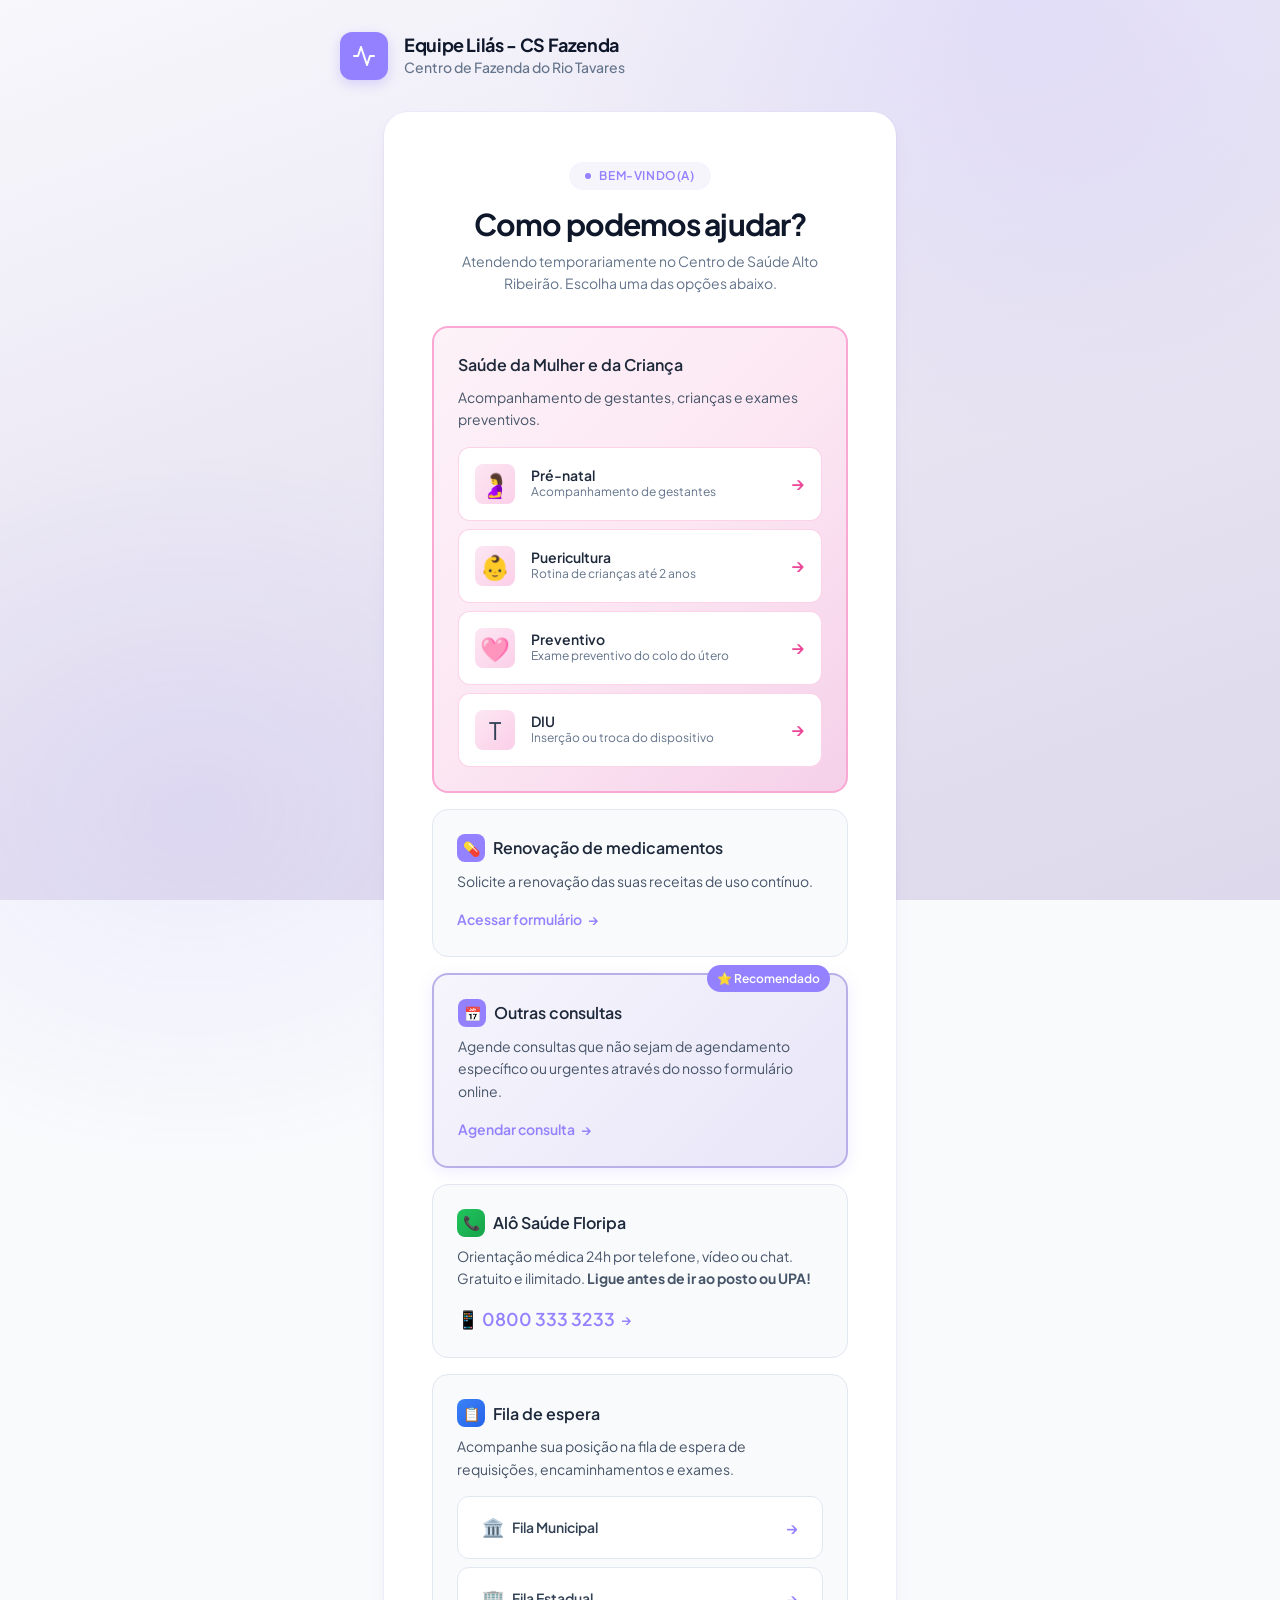
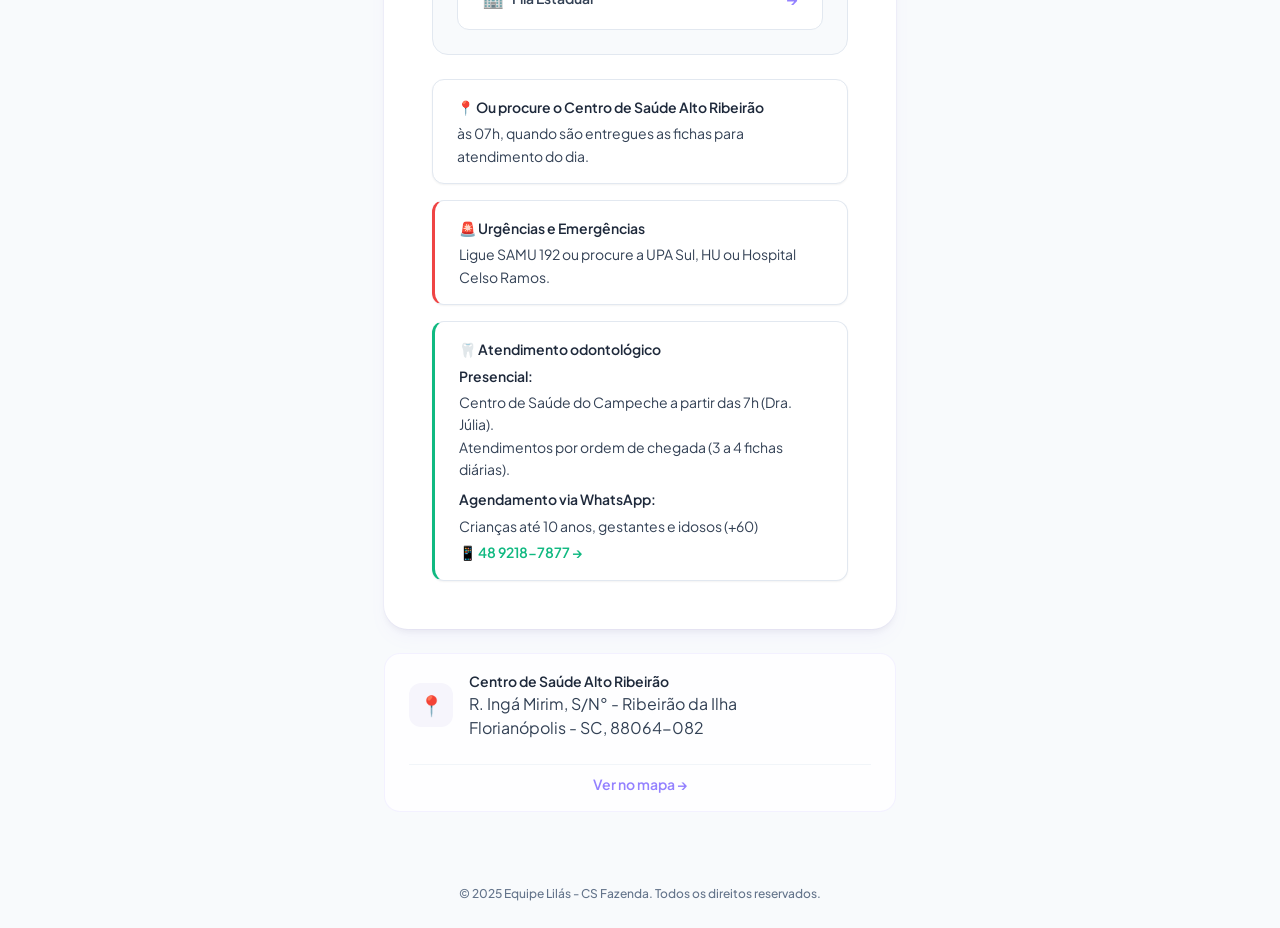
==== index.html @ 3018d1ba "Ajusta banner de carnaval: destaca fechamento do Centro de Saúde e imagem full width no mobile - Alt" ====
<!DOCTYPE html>
<html lang="pt-br">

<head>
  <meta charset="UTF-8">
  <title>Agendamento de Consulta | Equipe Lilás - CS Fazenda</title>
  <meta name="viewport" content="width=device-width, initial-scale=1">
  <link rel="preconnect" href="https://fonts.googleapis.com">
  <link rel="preconnect" href="https://fonts.gstatic.com" crossorigin>
  <link href="https://fonts.googleapis.com/css2?family=Plus+Jakarta+Sans:wght@400;500;600;700&display=swap"
    rel="stylesheet">
  <link rel="stylesheet" href="styles.css">
</head>

<body>
  <!-- MODAL BLOQUEIO CARNAVAL -->
  <div id="modal-carnaval" class="modal-overlay modal-carnaval-overlay" style="display: none; position: fixed; top: 0; left: 0; right: 0; bottom: 0; background: linear-gradient(135deg, rgba(139, 69, 139, 0.95) 0%, rgba(75, 0, 130, 0.98) 100%); z-index: 10000; align-items: center; justify-content: center; padding: 20px;">
    <div class="modal-carnaval-card" style="background: linear-gradient(180deg, #8b008b 0%, #4b0082 100%); border-radius: 24px; max-width: 500px; width: 100%; max-height: 90vh; overflow-y: auto; position: relative; color: white;">
      <!-- Decoração de carnaval -->
      <div class="modal-carnaval-decoration" style="position: absolute; top: 0; left: 0; right: 0; height: 120px; overflow: hidden; pointer-events: none; z-index: 1;">
        <div class="confetti" style="position: absolute; color: rgba(255, 255, 255, 0.3); font-size: 20px; left: 10%; animation: confettiFloat 3s ease-in-out infinite 0s;">🎊</div>
        <div class="confetti" style="position: absolute; color: rgba(255, 255, 255, 0.3); font-size: 16px; left: 30%; animation: confettiFloat 3s ease-in-out infinite 0.5s;">🎉</div>
        <div class="confetti" style="position: absolute; color: rgba(255, 255, 255, 0.3); font-size: 18px; left: 60%; animation: confettiFloat 3s ease-in-out infinite 1s;">🎈</div>
        <div class="confetti" style="position: absolute; color: rgba(255, 255, 255, 0.3); font-size: 14px; left: 80%; animation: confettiFloat 3s ease-in-out infinite 1.5s;">✨</div>
        <div class="confetti" style="position: absolute; color: rgba(255, 255, 255, 0.3); font-size: 22px; left: 50%; animation: confettiFloat 3s ease-in-out infinite 2s;">🎊</div>
      </div>
      <style>
        @keyframes confettiFloat {
          0%, 100% { transform: translateY(-10px) rotate(0deg); opacity: 0.3; }
          50% { transform: translateY(10px) rotate(180deg); opacity: 0.7; }
        }
        @media (max-width: 480px) {
          .modal-carnaval-body {
            padding: 0 0 24px !important;
          }
          .modal-carnaval-body {
            padding-left: 0 !important;
            padding-right: 0 !important;
          }
          .carnaval-poster-container {
            width: 100vw !important;
            max-width: 100vw !important;
            margin: 0 !important;
            margin-left: calc(50% - 50vw) !important;
            margin-right: calc(50% - 50vw) !important;
            border-radius: 0 !important;
          }
          .carnaval-poster-img {
            width: 100% !important;
            height: auto !important;
            max-height: none !important;
            object-fit: contain !important;
            display: block !important;
            margin: 0 !important;
            padding: 0 !important;
          }
          .carnaval-card-main,
          .carnaval-info {
            margin: 0 16px !important;
          }
        }
      </style>
      
      <div class="modal-carnaval-header" style="padding: 28px 24px 20px; text-align: center; position: relative; z-index: 2;">
        <div class="modal-carnaval-badge" style="display: inline-flex; align-items: center; gap: 8px; background: linear-gradient(135deg, #ff1493 0%, #c71585 100%); color: #fff; padding: 8px 16px; border-radius: 20px; font-size: 13px; font-weight: 600; margin-bottom: 12px;">
          <span>🎭</span> Feriado de Carnaval
        </div>
        <h2 style="margin: 0; font-size: 22px; font-weight: 700; color: #fff;">Centro de Saúde Fechado</h2>
      </div>
      
      <div class="modal-carnaval-body" style="padding: 0 24px 24px; display: flex; flex-direction: column; gap: 16px; position: relative; z-index: 2;">
        <!-- Imagem do poster -->
        <div class="carnaval-poster-container" style="width: calc(100% + 48px); margin: 0 -24px; border-radius: 0; overflow: hidden; background: rgba(255, 255, 255, 0.1); border: none;">
          <img src="carnaval-poster.jpg" alt="Informações sobre funcionamento dos serviços de saúde no feriado de carnaval" class="carnaval-poster-img" style="width: 100%; height: auto; display: block; object-fit: contain;">
        </div>
        
        <!-- Card principal -->
        <div class="carnaval-card-main" style="background: linear-gradient(135deg, rgba(255, 20, 147, 0.2) 0%, rgba(199, 21, 133, 0.15) 100%); border: 1px solid rgba(255, 20, 147, 0.3); border-radius: 16px; padding: 20px; display: flex; align-items: center; gap: 16px;">
          <div class="carnaval-icon-circle" style="width: 56px; height: 56px; background: linear-gradient(135deg, #ff1493 0%, #c71585 100%); border-radius: 14px; display: flex; align-items: center; justify-content: center; flex-shrink: 0; box-shadow: 0 4px 12px rgba(255, 20, 147, 0.4);">
            <svg viewBox="0 0 24 24" fill="none" stroke="white" stroke-width="2" stroke-linecap="round" stroke-linejoin="round" style="width: 28px; height: 28px; color: white; display: block;">
              <rect x="3" y="4" width="18" height="18" rx="2" ry="2"/>
              <line x1="16" y1="2" x2="16" y2="6"/>
              <line x1="8" y1="2" x2="8" y2="6"/>
              <line x1="3" y1="10" x2="21" y2="10"/>
            </svg>
          </div>
          <div class="carnaval-card-main-text" style="flex: 1;">
            <span class="carnaval-dates" style="display: block; font-size: 20px; font-weight: 700; color: #ff69b4; margin-bottom: 4px;">Quarta-feira, 18/02</span>
            <p style="margin: 0; color: rgba(255, 255, 255, 0.7); font-size: 14px; line-height: 1.4;">O Centro de Saúde retornará</p>
            <p class="carnaval-highlight" style="margin-top: 8px !important; color: rgba(255, 255, 255, 0.9) !important; background: rgba(255, 255, 255, 0.15); padding: 8px 12px; border-radius: 8px; font-size: 13px !important; margin: 8px 0 0 0;">A partir das <strong style="color: #ff69b4; font-size: 15px;">14h</strong> até as <strong style="color: #ff69b4; font-size: 15px;">17h</strong></p>
          </div>
        </div>
        
        <!-- Informação adicional -->
        <div class="carnaval-info" style="background: rgba(255, 255, 255, 0.05); border-radius: 12px; padding: 16px;">
          <p style="margin: 0 0 16px; color: rgba(255, 255, 255, 0.9); font-size: 15px; line-height: 1.5; text-align: center; font-weight: 600;"><strong>⚠️ O Centro de Saúde estará FECHADO</strong> durante o feriado de carnaval (segunda e terça-feira). O atendimento retornará apenas na quarta-feira, 18/02, a partir das 14h.</p>
          <div class="carnaval-emergency" style="text-align: center; padding-top: 16px; border-top: 1px solid rgba(255, 255, 255, 0.1);">
            <p style="margin: 0 0 10px; color: rgba(255, 255, 255, 0.7); font-size: 13px;"><strong>Em caso de urgência:</strong></p>
            <div class="carnaval-emergency-options" style="display: flex; justify-content: center; gap: 12px; flex-wrap: wrap; margin-bottom: 12px;">
              <span style="color: rgba(255, 255, 255, 0.85); font-size: 13px; font-weight: 500;">🏥 UPA Sul</span>
              <span style="color: rgba(255, 255, 255, 0.85); font-size: 13px; font-weight: 500;">🏥 HU</span>
              <span style="color: rgba(255, 255, 255, 0.85); font-size: 13px; font-weight: 500;">🏥 Celso Ramos</span>
            </div>
            <div class="carnaval-alo-saude" style="display: flex; align-items: center; justify-content: center; gap: 10px; background: linear-gradient(135deg, rgba(72, 187, 120, 0.15) 0%, rgba(56, 161, 105, 0.1) 100%); border: 1px solid rgba(72, 187, 120, 0.3); border-radius: 10px; padding: 12px 16px; margin: 12px 0;">
              <span style="font-size: 20px;">📞</span>
              <div style="display: flex; flex-direction: column; align-items: flex-start;">
                <strong style="color: #68d391; font-size: 13px;">Alô Saúde Floripa</strong>
                <a href="tel:08003333233" style="color: #9ae6b4; font-size: 16px; font-weight: 700; text-decoration: none;">0800 333 3233</a>
              </div>
            </div>
            <p class="carnaval-samu" style="color: #fbd38d !important; font-size: 14px !important; margin: 0 !important;">Emergências: <strong style="color: #f6ad55; font-size: 16px;">SAMU 192</strong></p>
          </div>
        </div>
      </div>
    </div>
  </div>

  <!-- MODAL AVISO DE RECESSO -->
  <div id="modal-recesso" class="modal-overlay" style="display: none;">
    <div class="modal-recesso-card">
      <!-- Decoração natalina -->
      <div class="modal-decoration">
        <div class="snowflake">❄</div>
        <div class="snowflake">❄</div>
        <div class="snowflake">❄</div>
      </div>
      
      <div class="modal-recesso-header">
        <div class="modal-recesso-badge">
          <span>🎄</span> Recesso de Fim de Ano
        </div>
        <h2>Informativo Importante</h2>
      </div>
      
      <div class="modal-recesso-body">
        <!-- Card principal -->
        <div class="recesso-card-main">
          <div class="recesso-icon-circle">
            <svg viewBox="0 0 24 24" fill="none" stroke="currentColor" stroke-width="2">
              <rect x="3" y="4" width="18" height="18" rx="2" ry="2"/>
              <line x1="16" y1="2" x2="16" y2="6"/>
              <line x1="8" y1="2" x2="8" y2="6"/>
              <line x1="3" y1="10" x2="21" y2="10"/>
            </svg>
          </div>
          <div class="recesso-card-main-text">
            <span class="recesso-dates">22/12 a 02/01</span>
            <p>Sem agendamentos online</p>
            <p class="recesso-highlight">Atendimento por demanda espontânea<br><strong>07h às 16h</strong></p>
          </div>
        </div>
        
        <!-- Dias fechados -->
        <div class="recesso-closed">
          <div class="recesso-closed-title">
            <span class="recesso-closed-icon">🚫</span>
            Centro de Saúde fechado:
          </div>
          <div class="recesso-closed-dates">
            <span>24/12</span>
            <span>25/12</span>
            <span>31/12</span>
            <span>01/01</span>
          </div>
        </div>
        
        <!-- Onde ir -->
        <div class="recesso-emergency">
          <p>Nesses dias, procure:</p>
          <div class="recesso-emergency-options">
            <span>🏥 UPA Sul</span>
            <span>🏥 HU</span>
            <span>🏥 Celso Ramos</span>
          </div>
          <div class="recesso-alo-saude">
            <span>📞</span>
            <div>
              <strong>Alô Saúde Floripa</strong>
              <a href="tel:08003333233">0800 333 3233</a>
            </div>
          </div>
          <p class="recesso-samu">Emergências: <strong>SAMU 192</strong></p>
        </div>
      </div>
      
      <button type="button" class="modal-recesso-btn" onclick="fecharModalRecesso()">
        Entendi, obrigado!
      </button>
    </div>
  </div>

  <div class="page-wrapper">
    <!-- Background decorativo -->
    <div class="bg-pattern" aria-hidden="true"></div>

    <!-- Header com branding -->
    <header class="header">
      <div class="logo">
        <div class="logo-icon">
          <svg viewBox="0 0 24 24" fill="none" stroke="currentColor" stroke-width="2" stroke-linecap="round"
            stroke-linejoin="round">
            <path d="M22 12h-4l-3 9L9 3l-3 9H2" />
          </svg>
        </div>
        <div class="logo-text">
          <span class="logo-title">Equipe Lilás - CS Fazenda</span>
          <span class="logo-subtitle">Centro de Fazenda do Rio Tavares</span>
        </div>
      </div>
    </header>

    <!-- Container principal -->
    <main class="main-container">
      <!-- CARD INTRO - Tela inicial -->
      <div id="intro-card" class="card">
        <div class="card-header">
          <div class="badge">
            <span class="badge-dot"></span>
            Bem-vindo(a)
          </div>
          <h1>Como podemos ajudar?</h1>
          <p class="description">
            Atendendo temporariamente no Centro de Saúde Alto Ribeirão.
            Escolha uma das opções abaixo.
          </p>
        </div>

        <div class="intro-grid">
          <!-- 1. Saúde da Mulher e da Criança (Gestantes, Crianças até 2 anos, Preventivo) -->
          <div class="intro-card-item intro-card-featured">
            <h3>
              Saúde da Mulher e da Criança
            </h3>
            <p>Acompanhamento de gestantes, crianças e exames preventivos.</p>
            <div class="featured-buttons">
              <a href="https://csfazendalilas.github.io/pueripre/" target="_blank" class="featured-btn">
                <span class="featured-btn-icon">🤰</span>
                <div class="featured-btn-content">
                  <strong>Pré-natal</strong>
                  <span>Acompanhamento de gestantes</span>
                </div>
                <span class="featured-btn-arrow">→</span>
              </a>
              <a href="https://csfazendalilas.github.io/pueripre/" target="_blank" class="featured-btn">
                <span class="featured-btn-icon">👶</span>
                <div class="featured-btn-content">
                  <strong>Puericultura</strong>
                  <span>Rotina de crianças até 2 anos</span>
                </div>
                <span class="featured-btn-arrow">→</span>
              </a>
              <a href="https://csfazendalilas.github.io/pueripre/" target="_blank" class="featured-btn">
                <span class="featured-btn-icon">🩷</span>
                <div class="featured-btn-content">
                  <strong>Preventivo</strong>
                  <span>Exame preventivo do colo do útero</span>
                </div>
                <span class="featured-btn-arrow">→</span>
              </a>
              <a href="https://forms.gle/9Kkq8irMLtpYLUUM9" target="_blank" class="featured-btn">
                <span class="featured-btn-icon">T</span>
                <div class="featured-btn-content">
                  <strong>DIU</strong>
                  <span>Inserção ou troca do dispositivo</span>
                </div>
                <span class="featured-btn-arrow">→</span>
              </a>
            </div>
          </div>

          <!-- 2. Renovação de medicamentos -->
          <a href="https://forms.gle/hSNekJWonoEqcntFA" target="_blank" class="intro-card-item intro-card-clickable">
            <h3>
              <span class="icon">💊</span>
              Renovação de medicamentos
            </h3>
            <p>Solicite a renovação das suas receitas de uso contínuo.</p>
            <span class="intro-link">
              Acessar formulário
            </span>
          </a>

          <!-- 3. Outras consultas (Agendamentos) -->
          <div class="intro-card-item highlight intro-card-clickable" data-action="agendar">
            <h3>
              <span class="icon">📅</span>
              Outras consultas
            </h3>
            <p>Agende consultas que não sejam de agendamento específico ou urgentes através do nosso formulário online.</p>
            <span class="intro-link">
              Agendar consulta
            </span>
          </div>

          <!-- Alô Saúde Floripa -->
          <a href="tel:08003333233" class="intro-card-item intro-card-clickable">
            <h3>
              <span class="icon icon-green">📞</span>
              Alô Saúde Floripa
            </h3>
            <p>Orientação médica 24h por telefone, vídeo ou chat. Gratuito e ilimitado. <strong>Ligue antes de ir ao posto ou UPA!</strong></p>
            <span class="intro-link" style="font-size: 1.1em; font-weight: 600;">
              📱 0800 333 3233
            </span>
          </a>

          <!-- Fila de espera -->
          <div class="intro-card-item">
            <h3>
              <span class="icon icon-blue">📋</span>
              Fila de espera
            </h3>
            <p>Acompanhe sua posição na fila de espera de requisições, encaminhamentos e exames.</p>
            <div class="fila-buttons">
              <a href="https://florianopolis.celk.com.br/lista-publica" target="_blank" class="fila-btn fila-btn-municipal">
                <span class="fila-btn-icon">🏛️</span>
                <span class="fila-btn-text">Fila Municipal</span>
                <span class="fila-btn-arrow">→</span>
              </a>
              <a href="https://listadeespera.saude.sc.gov.br/" target="_blank" class="fila-btn fila-btn-estadual">
                <span class="fila-btn-icon">🏢</span>
                <span class="fila-btn-text">Fila Estadual</span>
                <span class="fila-btn-arrow">→</span>
              </a>
            </div>
          </div>
        </div>

        <!-- Alertas e informações importantes -->
        <div class="intro-alerts">
          <div class="alert alert-default">
            <strong>📍 Ou procure o Centro de Saúde Alto Ribeirão</strong>
            às 07h, quando são entregues as fichas para atendimento do dia.
          </div>

          <div class="alert alert-danger">
            <strong>🚨 Urgências e Emergências</strong>
            Ligue SAMU 192 ou procure a UPA Sul, HU ou Hospital Celso Ramos.
          </div>

          <a href="https://wa.me/554892187877" target="_blank" class="alert alert-success alert-clickable">
            <strong>🦷 Atendimento odontológico</strong>
            <p>
              <strong>Presencial:</strong> Centro de Saúde do Campeche a partir das 7h (Dra. Júlia).<br>
              Atendimentos por ordem de chegada (3 a 4 fichas diárias).
            </p>
            <p>
              <strong>Agendamento via WhatsApp:</strong> Crianças até 10 anos, gestantes e idosos (+60)<br>
              <span class="alert-link">📱 48 9218-7877 →</span>
            </p>
          </a>
        </div>
      </div>

      <!-- CARD AGENDAMENTO - Formulário -->
      <div id="agendamento-card" class="card hidden">
        <!-- Progress Steps -->
        <div class="progress-steps" role="navigation" aria-label="Etapas do agendamento">
          <div class="step active" data-step="1">
            <span class="step-number">1</span>
            <span class="step-label">Horário</span>
          </div>
          <div class="step-line"></div>
          <div class="step" data-step="2">
            <span class="step-number">2</span>
            <span class="step-label">Dados</span>
          </div>
          <div class="step-line"></div>
          <div class="step" data-step="3">
            <span class="step-number">3</span>
            <span class="step-label">Confirmar</span>
          </div>
        </div>

        <!-- Seção do título -->
        <div class="card-header">
          <h1>Agende sua consulta</h1>
          <p class="description">
            Selecione o melhor horário para você e preencha seus dados.
            <strong>Leva menos de 2 minutos.</strong>
          </p>
        </div>

        <!-- Loading state -->
        <div id="loading" class="loading-container">
          <div class="loading-card">
            <div class="pulse-ring"></div>
            <div class="loading-icon">
              <svg viewBox="0 0 24 24" fill="none" stroke="currentColor" stroke-width="2">
                <circle cx="12" cy="12" r="10" />
                <polyline points="12 6 12 12 16 14" />
              </svg>
            </div>
            <p class="loading-text">Buscando horários disponíveis...</p>
          </div>
        </div>

        <!-- Formulário -->
        <div id="form-container" class="form-container" style="display:none;">
          <form id="agendamento-form" novalidate>
            <div id="form-fields" class="form-fields">

              <!-- Campo: Data e horário -->
              <div class="form-group form-group-highlight">
                <label for="slotSelect">
                  <span class="label-icon">📅</span>
                  Data e horário
                </label>
                <div class="select-wrapper">
                  <select id="slotSelect" name="slot" required aria-required="true" aria-describedby="slotSelect-error">
                    <option value="">Escolha um horário</option>
                  </select>
                  <span class="select-arrow" aria-hidden="true">
                    <svg viewBox="0 0 24 24" fill="none" stroke="currentColor" stroke-width="2">
                      <polyline points="6 9 12 15 18 9" />
                    </svg>
                  </span>
                </div>
                <span id="slotSelect-error" class="error-message" role="alert"></span>
              </div>

              <div class="form-divider">
                <span>Seus dados</span>
              </div>

              <!-- Campo: Nome -->
              <div class="form-group">
                <label for="nome">
                  <span class="label-icon">👤</span>
                  Nome completo
                </label>
                <input type="text" id="nome" name="nome" placeholder="Digite seu nome completo" required
                  aria-required="true" aria-describedby="nome-error" autocomplete="name">
                <span id="nome-error" class="error-message" role="alert"></span>
              </div>

              <!-- Grid de 2 colunas para campos menores -->
              <div class="form-row">
                <!-- Campo: Data de nascimento -->
                <div class="form-group">
                  <label for="dataNascimento">
                    <span class="label-icon">🎂</span>
                    Data de nascimento
                  </label>
                  <input type="text" id="dataNascimento" name="dataNascimento" placeholder="DD/MM/AAAA" maxlength="10"
                    required aria-required="true" aria-describedby="dataNascimento-error" autocomplete="bday">
                  <span id="dataNascimento-error" class="error-message" role="alert"></span>
                </div>

                <!-- Campo: Telefone -->
                <div class="form-group">
                  <label for="telefone">
                    <span class="label-icon">📱</span>
                    Telefone (WhatsApp)
                  </label>
                  <input type="tel" id="telefone" name="telefone" placeholder="(00) 00000-0000" required
                    aria-required="true" aria-describedby="telefone-error" autocomplete="tel">
                  <span id="telefone-error" class="error-message" role="alert"></span>
                </div>
              </div>

              <!-- Campo: Motivo da consulta -->
              <div class="form-group">
                <label for="observacoes">
                  <span class="label-icon">📋</span>
                  Motivo da consulta
                </label>
                <textarea id="observacoes" name="observacoes"
                  placeholder="Descreva brevemente o motivo da sua consulta..." required aria-required="true"
                  aria-describedby="observacoes-error" rows="3"></textarea>
                <span id="observacoes-error" class="error-message" role="alert"></span>
              </div>

              <!-- Botão de envio -->
              <button type="submit" class="btn btn-primary" id="submit-btn">
                <span class="btn-text">Confirmar agendamento</span>
                <span class="btn-icon">
                  <svg viewBox="0 0 24 24" fill="none" stroke="currentColor" stroke-width="2">
                    <line x1="5" y1="12" x2="19" y2="12" />
                    <polyline points="12 5 19 12 12 19" />
                  </svg>
                </span>
              </button>

              <!-- Botão voltar -->
              <button type="button" class="btn btn-secondary" data-action="voltar">
                <span class="btn-text">Voltar ao início</span>
              </button>
            </div>
          </form>

          <!-- Mensagem de feedback -->
          <div id="mensagem" class="msg" style="display:none;" role="status" aria-live="polite"></div>

          <!-- Botão WhatsApp -->
          <div id="whatsapp-container" class="whatsapp-container" style="display:none;">
            <div class="whatsapp-alert">
              <div class="alert-icon">⚠️</div>
              <div class="alert-content">
                <strong>Último passo!</strong>
                <p>Clique no botão abaixo para confirmar pelo WhatsApp. Sem isso, o horário não fica reservado.</p>
              </div>
            </div>

            <a id="whatsapp-link" href="#" target="_blank" rel="noopener noreferrer" class="btn btn-whatsapp btn-large">
              <span class="btn-icon-left">
                <svg viewBox="0 0 24 24" fill="currentColor">
                  <path
                    d="M17.472 14.382c-.297-.149-1.758-.867-2.03-.967-.273-.099-.471-.148-.67.15-.197.297-.767.966-.94 1.164-.173.199-.347.223-.644.075-.297-.15-1.255-.463-2.39-1.475-.883-.788-1.48-1.761-1.653-2.059-.173-.297-.018-.458.13-.606.134-.133.298-.347.446-.52.149-.174.198-.298.298-.497.099-.198.05-.371-.025-.52-.075-.149-.669-1.612-.916-2.207-.242-.579-.487-.5-.669-.51-.173-.008-.371-.01-.57-.01-.198 0-.52.074-.792.372-.272.297-1.04 1.016-1.04 2.479 0 1.462 1.065 2.875 1.213 3.074.149.198 2.096 3.2 5.077 4.487.709.306 1.262.489 1.694.625.712.227 1.36.195 1.871.118.571-.085 1.758-.719 2.006-1.413.248-.694.248-1.289.173-1.413-.074-.124-.272-.198-.57-.347m-5.421 7.403h-.004a9.87 9.87 0 01-5.031-1.378l-.361-.214-3.741.982.998-3.648-.235-.374a9.86 9.86 0 01-1.51-5.26c.001-5.45 4.436-9.884 9.888-9.884 2.64 0 5.122 1.03 6.988 2.898a9.825 9.825 0 012.893 6.994c-.003 5.45-4.437 9.884-9.885 9.884m8.413-18.297A11.815 11.815 0 0012.05 0C5.495 0 .16 5.335.157 11.892c0 2.096.547 4.142 1.588 5.945L.057 24l6.305-1.654a11.882 11.882 0 005.683 1.448h.005c6.554 0 11.89-5.335 11.893-11.893a11.821 11.821 0 00-3.48-8.413z" />
                </svg>
              </span>
              <span class="btn-text">Confirmar no WhatsApp</span>
            </a>
          </div>
        </div>
      </div>

      <!-- Info cards -->
      <div class="info-section info-section-single">
        <div class="info-card info-card-full">
          <div class="info-icon">📍</div>
          <div class="info-content">
            <strong>Centro de Saúde Alto Ribeirão</strong>
            <address>R. Ingá Mirim, S/N° - Ribeirão da Ilha<br>Florianópolis - SC, 88064-082</address>
          </div>
          <a href="https://maps.google.com/?q=Centro+de+Saude+Alto+Ribeirao+Florianopolis" target="_blank"
            rel="noopener noreferrer" class="info-card-action" aria-label="Ver localização no Google Maps">
            Ver no mapa →
          </a>
        </div>
      </div>
    </main>

    <!-- Footer -->
    <footer class="footer">
      <p>© 2025 Equipe Lilás - CS Fazenda. Todos os direitos reservados.</p>
    </footer>
  </div>

  <script src="main.js"></script>
</body>

</html>
---- styles.css ----
/* ============================================
   VARIÁVEIS E CONFIGURAÇÕES GLOBAIS
   ============================================ */
:root {
  /* Paleta principal - Lilás suave e discreto */
  --color-primary: #9381ff;
  --color-primary-dark: #7b6cce;
  --color-primary-light: #b8b0e8;
  --color-primary-subtle: #e8e5f8;
  --color-primary-ghost: #f6f5fc;

  /* Cores de suporte */
  --color-accent: #f59e0b;
  --color-success: #10b981;
  --color-success-light: #d1fae5;
  --color-error: #ef4444;
  --color-error-light: #fef2f2;
  --color-warning: #d97706;
  --color-warning-light: #fef3c7;
  --color-info: #3b82f6;
  --color-info-light: #eff6ff;

  /* Tons neutros */
  --color-white: #ffffff;
  --color-gray-50: #f8fafc;
  --color-gray-100: #f1f5f9;
  --color-gray-200: #e2e8f0;
  --color-gray-300: #cbd5e1;
  --color-gray-400: #94a3b8;
  --color-gray-500: #64748b;
  --color-gray-600: #475569;
  --color-gray-700: #334155;
  --color-gray-800: #1e293b;
  --color-gray-900: #0f172a;

  /* Tipografia */
  --font-family: 'Plus Jakarta Sans', -apple-system, BlinkMacSystemFont, 'Segoe UI', Roboto, sans-serif;
  --font-size-xs: 0.75rem;
  --font-size-sm: 0.875rem;
  --font-size-base: 1rem;
  --font-size-lg: 1.125rem;
  --font-size-xl: 1.25rem;
  --font-size-2xl: 1.5rem;
  --font-size-3xl: 1.875rem;

  /* Espaçamento */
  --spacing-xs: 0.25rem;
  --spacing-sm: 0.5rem;
  --spacing-md: 1rem;
  --spacing-lg: 1.5rem;
  --spacing-xl: 2rem;
  --spacing-2xl: 3rem;

  /* Bordas e sombras */
  --radius-sm: 8px;
  --radius-md: 12px;
  --radius-lg: 16px;
  --radius-xl: 24px;
  --radius-full: 9999px;

  --shadow-sm: 0 1px 2px rgba(0, 0, 0, 0.05);
  --shadow-md: 0 4px 6px -1px rgba(0, 0, 0, 0.07), 0 2px 4px -1px rgba(0, 0, 0, 0.04);
  --shadow-lg: 0 10px 15px -3px rgba(0, 0, 0, 0.08), 0 4px 6px -2px rgba(0, 0, 0, 0.04);
  --shadow-xl: 0 20px 25px -5px rgba(0, 0, 0, 0.08), 0 10px 10px -5px rgba(0, 0, 0, 0.03);

  /* Transições */
  --transition-fast: 150ms cubic-bezier(0.4, 0, 0.2, 1);
  --transition-base: 200ms cubic-bezier(0.4, 0, 0.2, 1);
  --transition-slow: 300ms cubic-bezier(0.4, 0, 0.2, 1);
}

/* ============================================
   RESET E BASE
   ============================================ */
*,
*::before,
*::after {
  box-sizing: border-box;
  margin: 0;
  padding: 0;
}

html {
  -webkit-text-size-adjust: 100%;
  scroll-behavior: smooth;
}

body {
  font-family: var(--font-family);
  font-size: var(--font-size-base);
  line-height: 1.6;
  color: var(--color-gray-700);
  background: var(--color-gray-50);
  min-height: 100vh;
  -webkit-font-smoothing: antialiased;
  -moz-osx-font-smoothing: grayscale;
}

/* ============================================
   LAYOUT DA PÁGINA
   ============================================ */
.page-wrapper {
  min-height: 100vh;
  display: flex;
  flex-direction: column;
  position: relative;
  overflow-x: hidden;
}

/* Background decorativo */
.bg-pattern {
  position: fixed;
  top: 0;
  left: 0;
  right: 0;
  bottom: 0;
  background: linear-gradient(160deg, #f8f7fc 0%, #ebe8f4 40%, #ddd8eb 100%);
  z-index: 0;
}

.bg-pattern::before {
  content: '';
  position: absolute;
  top: -50%;
  right: -20%;
  width: 80%;
  height: 100%;
  background: radial-gradient(ellipse, rgba(147, 129, 255, 0.15) 0%, transparent 70%);
  pointer-events: none;
}

.bg-pattern::after {
  content: '';
  position: absolute;
  bottom: -30%;
  left: -20%;
  width: 70%;
  height: 80%;
  background: radial-gradient(ellipse, rgba(147, 129, 255, 0.1) 0%, transparent 70%);
  pointer-events: none;
}

/* ============================================
   HEADER
   ============================================ */
.header {
  position: relative;
  z-index: 10;
  padding: var(--spacing-lg) var(--spacing-md);
}

.logo {
  display: flex;
  align-items: center;
  gap: var(--spacing-md);
  max-width: 600px;
  margin: 0 auto;
}

.logo-icon {
  width: 48px;
  height: 48px;
  background: var(--color-primary);
  border-radius: var(--radius-md);
  display: flex;
  align-items: center;
  justify-content: center;
  color: var(--color-white);
  flex-shrink: 0;
  box-shadow: 0 4px 12px rgba(147, 129, 255, 0.3);
}

.logo-icon svg {
  width: 24px;
  height: 24px;
}

.logo-text {
  display: flex;
  flex-direction: column;
}

.logo-title {
  font-size: var(--font-size-lg);
  font-weight: 700;
  color: var(--color-gray-900);
  letter-spacing: -0.02em;
  line-height: 1.2;
}

.logo-subtitle {
  font-size: var(--font-size-sm);
  color: var(--color-gray-500);
  font-weight: 500;
}

/* ============================================
   MAIN CONTAINER
   ============================================ */
.main-container {
  flex: 1;
  position: relative;
  z-index: 10;
  padding: 0 var(--spacing-md) var(--spacing-xl);
  max-width: 560px;
  width: 100%;
  margin: 0 auto;
}

/* ============================================
   PROGRESS STEPS
   ============================================ */
.progress-steps {
  display: flex;
  align-items: center;
  justify-content: center;
  gap: var(--spacing-sm);
  margin-bottom: var(--spacing-xl);
  padding-bottom: var(--spacing-lg);
  border-bottom: 1px solid var(--color-gray-100);
}

.step {
  display: flex;
  flex-direction: column;
  align-items: center;
  gap: var(--spacing-xs);
}

.step-number {
  width: 36px;
  height: 36px;
  border-radius: 50%;
  background: var(--color-gray-100);
  color: var(--color-gray-400);
  display: flex;
  align-items: center;
  justify-content: center;
  font-weight: 700;
  font-size: var(--font-size-sm);
  transition: var(--transition-base);
}

.step.active .step-number {
  background: linear-gradient(135deg, var(--color-primary) 0%, var(--color-primary-dark) 100%);
  color: var(--color-white);
  box-shadow: 0 4px 12px rgba(147, 129, 255, 0.35);
}

.step.completed .step-number {
  background: var(--color-success);
  color: var(--color-white);
}

.step-label {
  font-size: var(--font-size-xs);
  font-weight: 500;
  color: var(--color-gray-400);
  text-align: center;
}

.step.active .step-label {
  color: var(--color-primary);
  font-weight: 600;
}

.step.completed .step-label {
  color: var(--color-success);
}

.step-line {
  flex: 1;
  max-width: 50px;
  height: 3px;
  background: var(--color-gray-200);
  border-radius: var(--radius-full);
  margin-bottom: 20px;
}

.step-line.completed {
  background: var(--color-success);
}

/* ============================================
   CARD PRINCIPAL
   ============================================ */
.card {
  background: var(--color-white);
  border-radius: var(--radius-xl);
  box-shadow: 0 4px 6px -1px rgba(0, 0, 0, 0.05), 
              0 10px 20px -5px rgba(147, 129, 255, 0.08),
              0 0 0 1px rgba(147, 129, 255, 0.05);
  padding: var(--spacing-xl);
  animation: slideUp 0.5s ease-out;
}

@keyframes slideUp {
  from {
    opacity: 0;
    transform: translateY(20px);
  }

  to {
    opacity: 1;
    transform: translateY(0);
  }
}

/* Header do card */
.card-header {
  text-align: center;
  margin-bottom: var(--spacing-xl);
}

.badge {
  display: inline-flex;
  align-items: center;
  gap: var(--spacing-sm);
  padding: var(--spacing-xs) var(--spacing-md);
  background: var(--color-primary-ghost);
  color: var(--color-primary);
  font-size: var(--font-size-xs);
  font-weight: 600;
  text-transform: uppercase;
  letter-spacing: 0.05em;
  border-radius: var(--radius-full);
  margin-bottom: var(--spacing-md);
}

.badge-dot {
  width: 6px;
  height: 6px;
  background: var(--color-primary);
  border-radius: 50%;
  animation: pulse-dot 2s infinite;
}

@keyframes pulse-dot {

  0%,
  100% {
    opacity: 1;
  }

  50% {
    opacity: 0.5;
  }
}

.card-header h1 {
  font-size: var(--font-size-2xl);
  font-weight: 700;
  color: var(--color-gray-900);
  letter-spacing: -0.03em;
  margin-bottom: var(--spacing-sm);
  line-height: 1.2;
}

.card-header .description {
  font-size: var(--font-size-sm);
  color: var(--color-gray-500);
  line-height: 1.6;
  max-width: 400px;
  margin: 0 auto;
}

/* ============================================
   INTRO CARD (TELA INICIAL)
   ============================================ */
.intro-grid {
  display: flex;
  flex-direction: column;
  gap: var(--spacing-md);
  margin-bottom: var(--spacing-lg);
}

.intro-card-item {
  background: var(--color-gray-50);
  border: 1px solid var(--color-gray-200);
  border-radius: var(--radius-lg);
  padding: var(--spacing-lg);
  transition: var(--transition-base);
  display: block;
  text-decoration: none;
  color: inherit;
}

.intro-card-item:hover {
  border-color: var(--color-gray-300);
  box-shadow: var(--shadow-md);
  transform: translateY(-2px);
}

.intro-card-clickable {
  cursor: pointer;
}

.intro-card-item.highlight {
  background: linear-gradient(135deg, var(--color-primary-ghost) 0%, var(--color-primary-subtle) 100%);
  border: 2px solid var(--color-primary-light);
  box-shadow: 0 4px 16px rgba(147, 129, 255, 0.15);
  position: relative;
}

.intro-card-item.highlight::before {
  content: '⭐ Recomendado';
  position: absolute;
  top: -10px;
  right: 16px;
  background: var(--color-primary);
  color: var(--color-white);
  font-size: var(--font-size-xs);
  font-weight: 600;
  padding: 4px 10px;
  border-radius: var(--radius-full);
}

.intro-card-item.highlight:hover {
  border-color: var(--color-primary);
  box-shadow: 0 8px 24px rgba(147, 129, 255, 0.2);
}

.intro-card-item h3 {
  display: flex;
  align-items: center;
  gap: var(--spacing-sm);
  font-size: var(--font-size-base);
  font-weight: 600;
  color: var(--color-gray-800);
  margin-bottom: var(--spacing-sm);
}

.intro-card-item h3 .icon {
  width: 28px;
  height: 28px;
  background: var(--color-primary);
  color: var(--color-white);
  border-radius: var(--radius-sm);
  display: inline-flex;
  align-items: center;
  justify-content: center;
  font-size: var(--font-size-sm);
}

.intro-card-item ul {
  list-style: none;
  padding-left: 0;
  margin: var(--spacing-sm) 0 0 0;
  color: var(--color-gray-600);
  font-size: var(--font-size-sm);
  line-height: 1.7;
}

.intro-card-item ul li {
  padding-left: var(--spacing-md);
  position: relative;
}

.intro-card-item ul li::before {
  content: "•";
  position: absolute;
  left: 0;
  color: var(--color-primary);
}

.intro-card-item p {
  font-size: var(--font-size-sm);
  color: var(--color-gray-600);
  margin: 0;
  line-height: 1.6;
}

.intro-link {
  display: inline-flex;
  align-items: center;
  gap: 6px;
  margin-top: var(--spacing-md);
  font-weight: 600;
  font-size: var(--font-size-sm);
  color: var(--color-primary);
  text-decoration: none;
  transition: var(--transition-base);
  pointer-events: none;
}

.intro-link::after {
  content: "→";
  font-size: var(--font-size-sm);
  transition: var(--transition-base);
}

.intro-card-item:hover .intro-link {
  color: var(--color-primary-dark);
}

.intro-card-item:hover .intro-link::after {
  transform: translateX(4px);
}

/* ============================================
   CARD FEATURED (Saúde da Mulher e Criança)
   ============================================ */
.intro-card-featured {
  background: linear-gradient(135deg, #fdf2f8 0%, #fce7f3 50%, #f5d0e9 100%);
  border: 2px solid #f9a8d4;
  position: relative;
  overflow: hidden;
}

.intro-card-featured::before {
  content: '';
  position: absolute;
  top: -50%;
  right: -30%;
  width: 200px;
  height: 200px;
  background: radial-gradient(circle, rgba(236, 72, 153, 0.1) 0%, transparent 70%);
  pointer-events: none;
}

.intro-card-featured h3 {
  margin-bottom: var(--spacing-sm);
}

.intro-card-featured > p {
  margin-bottom: var(--spacing-md);
  color: var(--color-gray-600);
}

.featured-buttons {
  display: flex;
  flex-direction: column;
  gap: var(--spacing-sm);
  margin-top: var(--spacing-md);
}

.featured-btn {
  display: flex;
  align-items: center;
  gap: var(--spacing-md);
  padding: var(--spacing-md);
  background: var(--color-white);
  border: 1.5px solid rgba(249, 168, 212, 0.5);
  border-radius: var(--radius-md);
  text-decoration: none;
  color: inherit;
  transition: var(--transition-base);
  cursor: pointer;
}

.featured-btn:hover {
  border-color: #ec4899;
  background: rgba(255, 255, 255, 0.9);
  transform: translateX(4px);
  box-shadow: 0 4px 12px rgba(236, 72, 153, 0.15);
}

.featured-btn-icon {
  font-size: 1.5rem;
  flex-shrink: 0;
  width: 40px;
  height: 40px;
  display: flex;
  align-items: center;
  justify-content: center;
  background: linear-gradient(135deg, #fce7f3 0%, #fbcfe8 100%);
  border-radius: var(--radius-sm);
}

.featured-btn-content {
  flex: 1;
  display: flex;
  flex-direction: column;
  text-align: left;
}

.featured-btn-content strong {
  font-size: var(--font-size-sm);
  font-weight: 600;
  color: var(--color-gray-800);
  line-height: 1.3;
}

.featured-btn-content span {
  font-size: var(--font-size-xs);
  color: var(--color-gray-500);
  line-height: 1.4;
}

.featured-btn-arrow {
  color: #ec4899;
  font-size: var(--font-size-lg);
  font-weight: 600;
  transition: var(--transition-base);
  flex-shrink: 0;
}

.featured-btn:hover .featured-btn-arrow {
  transform: translateX(4px);
}

/* Variações de cores para ícones */
.icon-pink {
  background: linear-gradient(135deg, #ec4899 0%, #db2777 100%) !important;
}

.icon-teal {
  background: linear-gradient(135deg, #14b8a6 0%, #0d9488 100%) !important;
}

.icon-green {
  background: linear-gradient(135deg, #22c55e 0%, #16a34a 100%) !important;
}

.icon-blue {
  background: linear-gradient(135deg, #3b82f6 0%, #2563eb 100%) !important;
}

/* Botões de Fila de Espera */
.fila-buttons {
  display: flex;
  flex-direction: column;
  gap: var(--spacing-sm);
  margin-top: var(--spacing-md);
}

.fila-btn {
  display: flex;
  align-items: center;
  gap: var(--spacing-sm);
  padding: var(--spacing-md) var(--spacing-lg);
  background: var(--color-white);
  border: 1.5px solid var(--color-gray-200);
  border-radius: var(--radius-md);
  text-decoration: none;
  color: var(--color-gray-700);
  font-weight: 600;
  font-size: var(--font-size-sm);
  transition: var(--transition-base);
  cursor: pointer;
}

.fila-btn:hover {
  border-color: var(--color-primary);
  background: var(--color-primary-ghost);
  color: var(--color-primary-dark);
  transform: translateX(4px);
  box-shadow: var(--shadow-sm);
}

.fila-btn-icon {
  font-size: var(--font-size-lg);
  flex-shrink: 0;
}

.fila-btn-text {
  flex: 1;
  text-align: left;
}

.fila-btn-arrow {
  color: var(--color-primary);
  font-size: var(--font-size-base);
  transition: var(--transition-base);
  flex-shrink: 0;
}

.fila-btn:hover .fila-btn-arrow {
  transform: translateX(4px);
}

.fila-btn-municipal:hover {
  border-color: var(--color-info);
  background: var(--color-info-light);
  color: var(--color-info);
}

.fila-btn-municipal:hover .fila-btn-arrow {
  color: var(--color-info);
}

.fila-btn-estadual:hover {
  border-color: var(--color-success);
  background: var(--color-success-light);
  color: var(--color-success);
}

.fila-btn-estadual:hover .fila-btn-arrow {
  color: var(--color-success);
}

/* Alertas na intro */
.intro-alerts {
  display: flex;
  flex-direction: column;
  gap: var(--spacing-md);
  margin-top: var(--spacing-lg);
}

.alert {
  border-radius: var(--radius-md);
  padding: var(--spacing-md) var(--spacing-lg);
  font-size: var(--font-size-sm);
  line-height: 1.6;
  box-shadow: var(--shadow-sm);
}

.alert-clickable {
  display: block;
  text-decoration: none;
  color: inherit;
  cursor: pointer;
  transition: var(--transition-base);
}

.alert-clickable:hover {
  transform: translateY(-2px);
  box-shadow: var(--shadow-md);
}

.alert-clickable p {
  margin: var(--spacing-sm) 0 0 0;
}

.alert-clickable p:first-of-type {
  margin-top: var(--spacing-xs);
}

.alert strong {
  display: flex;
  align-items: center;
  gap: var(--spacing-sm);
  margin-bottom: 4px;
  font-weight: 600;
  color: var(--color-gray-800);
}

.alert-default {
  background: var(--color-white);
  border: 1px solid var(--color-gray-200);
  color: var(--color-gray-700);
}

.alert-warning {
  background: var(--color-white);
  border: 1px solid var(--color-gray-200);
  color: var(--color-gray-700);
}

.alert-danger {
  background: var(--color-white);
  border: 1px solid var(--color-gray-200);
  border-left: 3px solid var(--color-error);
  color: var(--color-gray-700);
}

.alert-success {
  background: var(--color-white);
  border: 1px solid var(--color-gray-200);
  border-left: 3px solid var(--color-success);
  color: var(--color-gray-700);
}

.alert a {
  color: inherit;
  font-weight: 600;
}

.alert-link {
  display: inline-block;
  margin-top: var(--spacing-xs);
  color: var(--color-success);
  font-weight: 600;
  transition: var(--transition-base);
}

.alert-clickable:hover .alert-link {
  color: var(--color-success);
  transform: translateX(4px);
}

/* ============================================
   LOADING STATE
   ============================================ */
.loading-container {
  padding: var(--spacing-2xl) 0;
}

.loading-card {
  display: flex;
  flex-direction: column;
  align-items: center;
  gap: var(--spacing-md);
}

.loading-icon {
  position: relative;
  width: 56px;
  height: 56px;
  background: var(--color-primary-ghost);
  border-radius: var(--radius-lg);
  display: flex;
  align-items: center;
  justify-content: center;
  color: var(--color-primary);
}

.loading-icon svg {
  width: 28px;
  height: 28px;
  animation: tick 1s ease-in-out infinite;
}

@keyframes tick {

  0%,
  100% {
    transform: scale(1);
  }

  50% {
    transform: scale(1.1);
  }
}

.pulse-ring {
  position: absolute;
  width: 72px;
  height: 72px;
  border: 2px solid var(--color-primary-subtle);
  border-radius: var(--radius-lg);
  animation: pulse-ring 1.5s ease-out infinite;
}

@keyframes pulse-ring {
  0% {
    transform: scale(0.8);
    opacity: 1;
  }

  100% {
    transform: scale(1.2);
    opacity: 0;
  }
}

.loading-text {
  font-size: var(--font-size-sm);
  color: var(--color-gray-500);
  font-weight: 500;
}

/* ============================================
   FORMULÁRIO
   ============================================ */
.form-container {
  animation: fadeIn 0.4s ease-out;
}

@keyframes fadeIn {
  from {
    opacity: 0;
  }

  to {
    opacity: 1;
  }
}

.form-fields {
  display: flex;
  flex-direction: column;
  gap: var(--spacing-lg);
}

.form-group {
  display: flex;
  flex-direction: column;
  gap: var(--spacing-sm);
}

.form-group-highlight {
  background: var(--color-primary-ghost);
  padding: var(--spacing-lg);
  border-radius: var(--radius-lg);
  margin: 0 calc(var(--spacing-lg) * -1);
  border: 1px solid var(--color-primary-subtle);
}

.form-row {
  display: grid;
  grid-template-columns: 1fr;
  gap: var(--spacing-lg);
}

@media (min-width: 480px) {
  .form-row {
    grid-template-columns: 1fr 1fr;
  }
}

.form-divider {
  display: flex;
  align-items: center;
  gap: var(--spacing-md);
  margin: var(--spacing-sm) 0;
}

.form-divider::before,
.form-divider::after {
  content: '';
  flex: 1;
  height: 1px;
  background: var(--color-gray-200);
}

.form-divider span {
  font-size: var(--font-size-xs);
  font-weight: 600;
  color: var(--color-gray-400);
  text-transform: uppercase;
  letter-spacing: 0.05em;
}

/* Labels */
label {
  display: flex;
  align-items: center;
  gap: var(--spacing-sm);
  font-size: var(--font-size-sm);
  font-weight: 600;
  color: var(--color-gray-700);
}

.label-icon {
  font-size: var(--font-size-base);
}

/* Inputs e selects */
input,
textarea,
select {
  width: 100%;
  padding: var(--spacing-md);
  border-radius: var(--radius-md);
  border: 1.5px solid var(--color-gray-200);
  font-size: var(--font-size-base);
  font-family: inherit;
  color: var(--color-gray-800);
  background: var(--color-white);
  transition: var(--transition-base);
  outline: none;
}

input:hover,
textarea:hover,
select:hover {
  border-color: var(--color-gray-300);
}

input:focus,
textarea:focus,
select:focus {
  border-color: var(--color-primary);
  box-shadow: 0 0 0 4px var(--color-primary-subtle);
}

input::placeholder,
textarea::placeholder {
  color: var(--color-gray-400);
}

textarea {
  resize: vertical;
  min-height: 100px;
  line-height: 1.6;
}

/* Select wrapper */
.select-wrapper {
  position: relative;
}

.select-wrapper select {
  appearance: none;
  -webkit-appearance: none;
  padding-right: 48px;
  cursor: pointer;
  background: var(--color-white);
}

.select-arrow {
  position: absolute;
  right: var(--spacing-md);
  top: 50%;
  transform: translateY(-50%);
  pointer-events: none;
  color: var(--color-gray-400);
  transition: var(--transition-base);
}

.select-arrow svg {
  width: 20px;
  height: 20px;
}

.select-wrapper:focus-within .select-arrow {
  color: var(--color-primary);
}

/* Mensagens de erro */
.error-message {
  font-size: var(--font-size-xs);
  color: var(--color-error);
  min-height: 16px;
  line-height: 1.4;
}

.error-message:empty {
  display: none;
}

input.error,
textarea.error,
select.error {
  border-color: var(--color-error);
}

input.error:focus,
textarea.error:focus,
select.error:focus {
  box-shadow: 0 0 0 4px rgba(239, 68, 68, 0.1);
}

/* ============================================
   BOTÕES
   ============================================ */
.btn {
  display: inline-flex;
  align-items: center;
  justify-content: center;
  gap: var(--spacing-sm);
  width: 100%;
  padding: var(--spacing-md) var(--spacing-lg);
  border: none;
  border-radius: var(--radius-md);
  font-size: var(--font-size-base);
  font-weight: 600;
  font-family: inherit;
  cursor: pointer;
  text-decoration: none;
  transition: var(--transition-base);
  min-height: 52px;
}

.btn:focus-visible {
  outline: 2px solid var(--color-primary);
  outline-offset: 2px;
}

.btn-icon,
.btn-icon-left {
  display: flex;
  align-items: center;
  justify-content: center;
}

.btn-icon svg,
.btn-icon-left svg {
  width: 20px;
  height: 20px;
}

.btn-primary {
  background: linear-gradient(135deg, var(--color-primary) 0%, var(--color-primary-dark) 100%);
  color: var(--color-white);
  box-shadow: 0 4px 14px rgba(147, 129, 255, 0.3);
}

.btn-primary:hover:not(:disabled) {
  transform: translateY(-2px);
  box-shadow: 0 6px 20px rgba(147, 129, 255, 0.35);
}

.btn-primary:active:not(:disabled) {
  transform: translateY(0);
}

.btn-primary:disabled {
  background: var(--color-gray-300);
  box-shadow: none;
  cursor: not-allowed;
}

.btn-primary .btn-icon {
  transition: var(--transition-base);
}

.btn-primary:hover:not(:disabled) .btn-icon {
  transform: translateX(4px);
}

.btn-secondary {
  background: var(--color-white);
  color: var(--color-gray-700);
  border: 1.5px solid var(--color-gray-200);
  box-shadow: var(--shadow-sm);
}

.btn-secondary:hover:not(:disabled) {
  background: var(--color-gray-50);
  border-color: var(--color-gray-300);
}

/* Loading state do botão */
.btn-loading {
  position: relative;
  pointer-events: none;
}

.btn-loading .btn-text,
.btn-loading .btn-icon {
  opacity: 0;
}

.btn-loading::after {
  content: '';
  position: absolute;
  width: 24px;
  height: 24px;
  border: 2.5px solid rgba(255, 255, 255, 0.3);
  border-top-color: var(--color-white);
  border-radius: 50%;
  animation: spin 0.8s linear infinite;
}

@keyframes spin {
  to {
    transform: rotate(360deg);
  }
}

/* Botão WhatsApp */
.btn-whatsapp {
  background: linear-gradient(135deg, #25d366 0%, #128c7e 100%);
  color: var(--color-white);
  box-shadow: 0 4px 14px rgba(37, 211, 102, 0.35);
}

.btn-whatsapp:hover {
  transform: translateY(-2px);
  box-shadow: 0 6px 20px rgba(37, 211, 102, 0.4);
}

.btn-whatsapp:active {
  transform: translateY(0);
}

.btn-icon-left svg {
  width: 22px;
  height: 22px;
}

.whatsapp-container {
  margin-top: var(--spacing-lg);
}

.whatsapp-alert {
  display: flex;
  gap: var(--spacing-md);
  padding: var(--spacing-md);
  background: var(--color-warning-light);
  border: 1px solid #fcd34d;
  border-radius: var(--radius-md);
  margin-bottom: var(--spacing-lg);
}

.alert-icon {
  font-size: 1.5rem;
  flex-shrink: 0;
}

.alert-content strong {
  display: block;
  font-size: var(--font-size-sm);
  color: var(--color-gray-900);
  margin-bottom: 4px;
}

.alert-content p {
  font-size: var(--font-size-xs);
  color: var(--color-gray-700);
  margin: 0;
  line-height: 1.5;
}

.btn-large {
  padding: var(--spacing-lg) var(--spacing-xl);
  font-size: var(--font-size-lg);
  min-height: 60px;
}

.whatsapp-hint {
  margin-top: var(--spacing-sm);
  font-size: var(--font-size-xs);
  color: var(--color-gray-500);
  text-align: center;
}

/* ============================================
   MENSAGENS DE FEEDBACK
   ============================================ */
.msg {
  margin-top: var(--spacing-xl);
  padding: var(--spacing-lg);
  border-radius: var(--radius-lg);
  animation: fadeIn 0.3s ease-out;
}

.msg.sucesso {
  background: linear-gradient(135deg, var(--color-primary-ghost) 0%, #ecfeff 100%);
  border: 1px solid var(--color-primary-subtle);
}

.msg.erro {
  background: var(--color-error-light);
  border: 1px solid #fecaca;
  color: #991b1b;
}

/* Resumo de agendamento */
.resumo-header {
  display: flex;
  align-items: flex-start;
  gap: var(--spacing-md);
  margin-bottom: var(--spacing-lg);
  padding-bottom: var(--spacing-lg);
  border-bottom: 1px solid var(--color-primary-subtle);
}

.icon-ok {
  width: 44px;
  height: 44px;
  background: var(--color-primary);
  color: var(--color-white);
  border-radius: var(--radius-md);
  display: flex;
  align-items: center;
  justify-content: center;
  font-size: 24px;
  flex-shrink: 0;
  animation: pop 0.4s ease-out;
}

@keyframes pop {
  0% {
    transform: scale(0);
  }

  50% {
    transform: scale(1.2);
  }

  100% {
    transform: scale(1);
  }
}

.resumo-titulo {
  font-size: var(--font-size-lg);
  font-weight: 700;
  color: var(--color-primary-dark);
  margin-bottom: 4px;
}

.resumo-subtitulo {
  font-size: var(--font-size-sm);
  color: var(--color-gray-600);
}

.resumo-lista {
  list-style: none;
  margin-bottom: var(--spacing-lg);
}

.resumo-lista li {
  display: flex;
  justify-content: space-between;
  align-items: baseline;
  padding: var(--spacing-sm) 0;
  border-bottom: 1px dashed var(--color-gray-200);
  font-size: var(--font-size-sm);
  gap: var(--spacing-md);
}

.resumo-lista li:last-child {
  border-bottom: none;
}

.resumo-lista li strong {
  color: var(--color-gray-500);
  font-weight: 500;
  flex-shrink: 0;
}

.resumo-lista li span {
  color: var(--color-gray-800);
  font-weight: 600;
  text-align: right;
}

.resumo-chip {
  display: inline-flex;
  align-items: center;
  gap: 6px;
  padding: 4px 12px;
  background: var(--color-primary);
  color: var(--color-white);
  border-radius: var(--radius-full);
  font-size: var(--font-size-sm);
  font-weight: 600;
}

.resumo-footer {
  padding-top: var(--spacing-md);
  border-top: 1px solid var(--color-primary-subtle);
  font-size: var(--font-size-sm);
  color: var(--color-gray-600);
  line-height: 1.6;
}

.resumo-footer strong {
  color: var(--color-primary-dark);
}

/* ============================================
   INFO CARDS
   ============================================ */
.info-section {
  display: grid;
  grid-template-columns: 1fr;
  gap: var(--spacing-md);
  margin-top: var(--spacing-lg);
  animation: slideUp 0.5s ease-out 0.2s both;
}

.info-section-single {
  grid-template-columns: 1fr;
}

@media (min-width: 400px) {
  .info-section:not(.info-section-single) {
    grid-template-columns: 1fr 1fr;
  }
}

.info-card {
  display: flex;
  align-items: center;
  gap: var(--spacing-md);
  padding: var(--spacing-md) var(--spacing-lg);
  background: rgba(255, 255, 255, 0.8);
  backdrop-filter: blur(10px);
  border-radius: var(--radius-lg);
  border: 1px solid rgba(147, 129, 255, 0.1);
}

.info-icon {
  width: 44px;
  height: 44px;
  background: var(--color-primary-ghost);
  border-radius: var(--radius-md);
  display: flex;
  align-items: center;
  justify-content: center;
  font-size: 20px;
  flex-shrink: 0;
}

.info-content {
  display: flex;
  flex-direction: column;
}

.info-content strong {
  font-size: var(--font-size-sm);
  font-weight: 600;
  color: var(--color-gray-800);
}

.info-content span {
  font-size: var(--font-size-xs);
  color: var(--color-gray-500);
}

.info-card-full {
  width: 100%;
  flex-wrap: wrap;
}

.info-card-full .info-content span,
.info-card-full .info-content address {
  line-height: 1.5;
  font-style: normal;
}

.info-card-action {
  width: 100%;
  margin-top: var(--spacing-sm);
  padding-top: var(--spacing-sm);
  border-top: 1px solid var(--color-gray-100);
  font-size: var(--font-size-sm);
  font-weight: 600;
  color: var(--color-primary);
  text-decoration: none;
  text-align: center;
  transition: var(--transition-base);
}

.info-card-action:hover {
  color: var(--color-primary-dark);
}

/* ============================================
   FOOTER
   ============================================ */
.footer {
  position: relative;
  z-index: 10;
  text-align: center;
  padding: var(--spacing-lg) var(--spacing-md);
}

.footer p {
  font-size: var(--font-size-xs);
  color: var(--color-gray-500);
  font-weight: 500;
}

/* ============================================
   UTILITÁRIOS
   ============================================ */
.hidden {
  display: none !important;
}

.mt-md {
  margin-top: var(--spacing-md);
}

.mt-lg {
  margin-top: var(--spacing-lg);
}

/* ============================================
   ACESSIBILIDADE
   ============================================ */
*:focus-visible {
  outline: 2px solid var(--color-primary);
  outline-offset: 2px;
}

/* Skip link para acessibilidade */
.skip-link {
  position: absolute;
  top: -100%;
  left: 0;
  background: var(--color-primary);
  color: var(--color-white);
  padding: var(--spacing-sm) var(--spacing-md);
  z-index: 100;
}

.skip-link:focus {
  top: 0;
}

/* Preferência de movimento reduzido */
@media (prefers-reduced-motion: reduce) {

  *,
  *::before,
  *::after {
    animation-duration: 0.01ms !important;
    animation-iteration-count: 1 !important;
    transition-duration: 0.01ms !important;
  }
}

/* ============================================
   RESPONSIVIDADE
   ============================================ */
@media (min-width: 600px) {
  .header {
    padding: var(--spacing-xl) var(--spacing-lg);
  }

  .main-container {
    padding: 0 var(--spacing-lg) var(--spacing-2xl);
  }

  .card {
    padding: var(--spacing-2xl);
  }

  .card-header h1 {
    font-size: var(--font-size-3xl);
  }

  .form-group-highlight {
    margin: 0 calc(var(--spacing-xl) * -1);
    padding: var(--spacing-xl);
  }
}

/* ============================================
   MODAL DE RECESSO - DESIGN MODERNO
   ============================================ */
.modal-overlay {
  position: fixed;
  top: 0;
  left: 0;
  right: 0;
  bottom: 0;
  background: linear-gradient(135deg, rgba(30, 58, 95, 0.9) 0%, rgba(15, 23, 42, 0.95) 100%);
  backdrop-filter: blur(8px);
  z-index: 9999;
  display: flex;
  align-items: center;
  justify-content: center;
  padding: var(--spacing-md);
  animation: modalFadeIn 0.4s ease-out;
  cursor: pointer;
}

@keyframes modalFadeIn {
  from { opacity: 0; }
  to { opacity: 1; }
}

.modal-recesso-card {
  background: linear-gradient(180deg, #1a365d 0%, #0f172a 100%);
  border-radius: 24px;
  box-shadow: 
    0 0 0 1px rgba(255, 255, 255, 0.1),
    0 25px 50px -12px rgba(0, 0, 0, 0.5),
    0 0 100px rgba(99, 179, 237, 0.15);
  max-width: 420px;
  width: 100%;
  max-height: 90vh;
  overflow-y: auto;
  animation: modalSlideUp 0.5s cubic-bezier(0.16, 1, 0.3, 1);
  position: relative;
  cursor: pointer;
}

@keyframes modalSlideUp {
  from {
    opacity: 0;
    transform: translateY(30px) scale(0.9);
  }
  to {
    opacity: 1;
    transform: translateY(0) scale(1);
  }
}

/* Decoração de flocos */
.modal-decoration {
  position: absolute;
  top: 0;
  left: 0;
  right: 0;
  height: 120px;
  overflow: hidden;
  pointer-events: none;
}

.snowflake {
  position: absolute;
  color: rgba(255, 255, 255, 0.15);
  font-size: 24px;
  animation: snowfall 3s ease-in-out infinite;
}

.snowflake:nth-child(1) { left: 15%; animation-delay: 0s; }
.snowflake:nth-child(2) { left: 50%; animation-delay: 1s; font-size: 18px; }
.snowflake:nth-child(3) { left: 80%; animation-delay: 2s; font-size: 20px; }

@keyframes snowfall {
  0%, 100% { transform: translateY(-10px) rotate(0deg); opacity: 0.3; }
  50% { transform: translateY(10px) rotate(180deg); opacity: 0.6; }
}

/* Header */
.modal-recesso-header {
  padding: 28px 24px 20px;
  text-align: center;
  position: relative;
}

.modal-recesso-badge {
  display: inline-flex;
  align-items: center;
  gap: 8px;
  background: linear-gradient(135deg, #22543d 0%, #276749 100%);
  color: #9ae6b4;
  padding: 8px 16px;
  border-radius: 20px;
  font-size: 13px;
  font-weight: 600;
  margin-bottom: 12px;
  box-shadow: 0 2px 8px rgba(34, 84, 61, 0.4);
}

.modal-recesso-header h2 {
  margin: 0;
  font-size: 22px;
  font-weight: 700;
  color: #fff;
  letter-spacing: -0.5px;
}

/* Body */
.modal-recesso-body {
  padding: 0 24px 24px;
  display: flex;
  flex-direction: column;
  gap: 16px;
}

/* Card principal de datas */
.recesso-card-main {
  background: linear-gradient(135deg, rgba(99, 179, 237, 0.15) 0%, rgba(66, 153, 225, 0.1) 100%);
  border: 1px solid rgba(99, 179, 237, 0.25);
  border-radius: 16px;
  padding: 20px;
  display: flex;
  align-items: center;
  gap: 16px;
}

.recesso-icon-circle {
  width: 56px;
  height: 56px;
  background: linear-gradient(135deg, #4299e1 0%, #3182ce 100%);
  border-radius: 14px;
  display: flex;
  align-items: center;
  justify-content: center;
  flex-shrink: 0;
  box-shadow: 0 4px 12px rgba(66, 153, 225, 0.4);
}

.recesso-icon-circle svg {
  width: 28px;
  height: 28px;
  color: white;
}

.recesso-card-main-text {
  flex: 1;
}

.recesso-dates {
  display: block;
  font-size: 20px;
  font-weight: 700;
  color: #63b3ed;
  margin-bottom: 4px;
}

.recesso-card-main-text p {
  margin: 0;
  color: rgba(255, 255, 255, 0.7);
  font-size: 14px;
  line-height: 1.4;
}

.recesso-highlight {
  margin-top: 8px !important;
  color: rgba(255, 255, 255, 0.9) !important;
  background: rgba(255, 255, 255, 0.1);
  padding: 8px 12px;
  border-radius: 8px;
  font-size: 13px !important;
}

.recesso-highlight strong {
  color: #68d391;
}

/* Dias fechados */
.recesso-closed {
  background: rgba(245, 101, 101, 0.1);
  border: 1px solid rgba(245, 101, 101, 0.25);
  border-radius: 12px;
  padding: 14px 16px;
}

.recesso-closed-title {
  display: flex;
  align-items: center;
  gap: 8px;
  color: #fc8181;
  font-size: 13px;
  font-weight: 600;
  margin-bottom: 10px;
}

.recesso-closed-icon {
  font-size: 14px;
}

.recesso-closed-dates {
  display: flex;
  gap: 8px;
  flex-wrap: wrap;
}

.recesso-closed-dates span {
  background: rgba(245, 101, 101, 0.2);
  color: #feb2b2;
  padding: 6px 12px;
  border-radius: 6px;
  font-size: 13px;
  font-weight: 600;
}

/* Emergência */
.recesso-emergency {
  text-align: center;
  padding: 16px;
  background: rgba(255, 255, 255, 0.05);
  border-radius: 12px;
}

.recesso-emergency p {
  margin: 0 0 10px;
  color: rgba(255, 255, 255, 0.6);
  font-size: 13px;
}

.recesso-emergency-options {
  display: flex;
  justify-content: center;
  gap: 12px;
  flex-wrap: wrap;
  margin-bottom: 12px;
}

.recesso-emergency-options span {
  color: rgba(255, 255, 255, 0.85);
  font-size: 13px;
  font-weight: 500;
}

.recesso-alo-saude {
  display: flex;
  align-items: center;
  justify-content: center;
  gap: 10px;
  background: linear-gradient(135deg, rgba(72, 187, 120, 0.15) 0%, rgba(56, 161, 105, 0.1) 100%);
  border: 1px solid rgba(72, 187, 120, 0.3);
  border-radius: 10px;
  padding: 12px 16px;
  margin: 12px 0;
}

.recesso-alo-saude span {
  font-size: 20px;
}

.recesso-alo-saude div {
  display: flex;
  flex-direction: column;
  align-items: flex-start;
}

.recesso-alo-saude strong {
  color: #68d391;
  font-size: 13px;
}

.recesso-alo-saude a {
  color: #9ae6b4;
  font-size: 16px;
  font-weight: 700;
  text-decoration: none;
  transition: color 0.2s;
}

.recesso-alo-saude a:hover {
  color: #48bb78;
}

.recesso-samu {
  color: #fbd38d !important;
  font-size: 14px !important;
  margin: 0 !important;
}

.recesso-samu strong {
  color: #f6ad55;
  font-size: 16px;
}

/* Botão */
.modal-recesso-btn {
  width: calc(100% - 48px);
  margin: 0 24px 24px;
  padding: 16px;
  background: linear-gradient(135deg, #48bb78 0%, #38a169 100%);
  border: none;
  border-radius: 12px;
  color: white;
  font-size: 16px;
  font-weight: 600;
  cursor: pointer;
  transition: all 0.2s ease;
  box-shadow: 0 4px 14px rgba(72, 187, 120, 0.4);
}

.modal-recesso-btn:hover {
  transform: translateY(-2px);
  box-shadow: 0 6px 20px rgba(72, 187, 120, 0.5);
}

.modal-recesso-btn:active {
  transform: translateY(0);
}

/* Modal responsivo para telas pequenas */
@media (max-height: 700px) {
  .modal-recesso-header {
    padding: 20px 20px 16px;
  }
  
  .modal-recesso-badge {
    padding: 6px 12px;
    font-size: 12px;
    margin-bottom: 8px;
  }
  
  .modal-recesso-header h2 {
    font-size: 18px;
  }
  
  .modal-recesso-body {
    padding: 0 16px 16px;
    gap: 12px;
  }
  
  .recesso-card-main {
    padding: 14px;
    gap: 12px;
  }
  
  .recesso-icon-circle {
    width: 44px;
    height: 44px;
    border-radius: 10px;
  }
  
  .recesso-icon-circle svg {
    width: 22px;
    height: 22px;
  }
  
  .recesso-dates {
    font-size: 16px;
  }
  
  .recesso-card-main-text p {
    font-size: 12px;
  }
  
  .recesso-highlight {
    padding: 6px 10px;
    font-size: 12px !important;
  }
  
  .recesso-closed {
    padding: 10px 12px;
  }
  
  .recesso-closed-title {
    font-size: 12px;
    margin-bottom: 8px;
  }
  
  .recesso-closed-dates span {
    padding: 4px 10px;
    font-size: 12px;
  }
  
  .recesso-emergency {
    padding: 12px;
  }
  
  .recesso-emergency p,
  .recesso-emergency-options span {
    font-size: 12px;
  }
  
  .recesso-alo-saude {
    padding: 10px 12px;
    margin: 8px 0;
  }
  
  .recesso-alo-saude span {
    font-size: 16px;
  }
  
  .recesso-alo-saude strong {
    font-size: 11px;
  }
  
  .recesso-alo-saude a {
    font-size: 14px;
  }
  
  .modal-recesso-btn {
    padding: 12px;
    font-size: 14px;
    margin: 0 16px 16px;
    width: calc(100% - 32px);
  }
  
  .modal-decoration {
    height: 80px;
  }
  
  .snowflake {
    font-size: 16px;
  }
}

/* ============================================
   MODAL DE BLOQUEIO CARNAVAL - DESIGN MODERNO
   ============================================ */
.modal-carnaval-overlay {
  position: fixed;
  top: 0;
  left: 0;
  right: 0;
  bottom: 0;
  background: linear-gradient(135deg, rgba(139, 69, 139, 0.95) 0%, rgba(75, 0, 130, 0.98) 100%);
  backdrop-filter: blur(10px);
  z-index: 10000; /* Z-index maior que o modal de recesso */
  display: flex;
  align-items: center;
  justify-content: center;
  padding: var(--spacing-md);
  animation: modalFadeIn 0.4s ease-out;
  cursor: default; /* Não permite fechar clicando */
  pointer-events: auto; /* Bloqueia interação com conteúdo abaixo */
}

.modal-carnaval-card {
  background: linear-gradient(180deg, #8b008b 0%, #4b0082 100%);
  border-radius: 24px;
  box-shadow: 
    0 0 0 1px rgba(255, 255, 255, 0.1),
    0 25px 50px -12px rgba(0, 0, 0, 0.5),
    0 0 100px rgba(255, 20, 147, 0.2);
  max-width: 500px;
  width: 100%;
  max-height: 90vh;
  overflow-y: auto;
  animation: modalSlideUp 0.5s cubic-bezier(0.16, 1, 0.3, 1);
  position: relative;
  cursor: default;
}

/* Decoração de confete */
.modal-carnaval-decoration {
  position: absolute;
  top: 0;
  left: 0;
  right: 0;
  height: 120px;
  overflow: hidden;
  pointer-events: none;
  z-index: 1;
}

.confetti {
  position: absolute;
  color: rgba(255, 255, 255, 0.3);
  font-size: 20px;
  animation: confettiFloat 3s ease-in-out infinite;
}

.confetti:nth-child(1) { left: 10%; animation-delay: 0s; }
.confetti:nth-child(2) { left: 30%; animation-delay: 0.5s; font-size: 16px; }
.confetti:nth-child(3) { left: 60%; animation-delay: 1s; font-size: 18px; }
.confetti:nth-child(4) { left: 80%; animation-delay: 1.5s; font-size: 14px; }
.confetti:nth-child(5) { left: 50%; animation-delay: 2s; font-size: 22px; }

@keyframes confettiFloat {
  0%, 100% { transform: translateY(-10px) rotate(0deg); opacity: 0.3; }
  50% { transform: translateY(10px) rotate(180deg); opacity: 0.7; }
}

/* Header */
.modal-carnaval-header {
  padding: 28px 24px 20px;
  text-align: center;
  position: relative;
  z-index: 2;
}

.modal-carnaval-badge {
  display: inline-flex;
  align-items: center;
  gap: 8px;
  background: linear-gradient(135deg, #ff1493 0%, #c71585 100%);
  color: #fff;
  padding: 8px 16px;
  border-radius: 20px;
  font-size: 13px;
  font-weight: 600;
  margin-bottom: 12px;
  box-shadow: 0 2px 8px rgba(255, 20, 147, 0.4);
}

.modal-carnaval-header h2 {
  margin: 0;
  font-size: 22px;
  font-weight: 700;
  color: #fff;
  letter-spacing: -0.5px;
}

/* Body */
.modal-carnaval-body {
  padding: 0 24px 24px;
  display: flex;
  flex-direction: column;
  gap: 16px;
  position: relative;
  z-index: 2;
}

/* Container da imagem do poster */
.carnaval-poster-container {
  width: 100%;
  border-radius: 16px;
  overflow: hidden;
  background: rgba(255, 255, 255, 0.1);
  border: 1px solid rgba(255, 255, 255, 0.2);
}

.carnaval-poster-img {
  width: 100%;
  height: auto;
  display: block;
  object-fit: contain;
}

.carnaval-poster-fallback {
  padding: 40px 20px;
  text-align: center;
}

.carnaval-poster-placeholder {
  display: flex;
  flex-direction: column;
  align-items: center;
  gap: 12px;
  color: rgba(255, 255, 255, 0.7);
}

.carnaval-poster-placeholder span {
  font-size: 48px;
}

.carnaval-poster-placeholder p {
  margin: 0;
  font-size: 14px;
}

/* Card principal de datas */
.carnaval-card-main {
  background: linear-gradient(135deg, rgba(255, 20, 147, 0.2) 0%, rgba(199, 21, 133, 0.15) 100%);
  border: 1px solid rgba(255, 20, 147, 0.3);
  border-radius: 16px;
  padding: 20px;
  display: flex;
  align-items: center;
  gap: 16px;
}

.carnaval-icon-circle {
  width: 56px;
  height: 56px;
  background: linear-gradient(135deg, #ff1493 0%, #c71585 100%);
  border-radius: 14px;
  display: flex;
  align-items: center;
  justify-content: center;
  flex-shrink: 0;
  box-shadow: 0 4px 12px rgba(255, 20, 147, 0.4);
}

.carnaval-icon-circle svg {
  width: 28px;
  height: 28px;
  color: white;
}

.carnaval-card-main-text {
  flex: 1;
}

.carnaval-dates {
  display: block;
  font-size: 20px;
  font-weight: 700;
  color: #ff69b4;
  margin-bottom: 4px;
}

.carnaval-card-main-text p {
  margin: 0;
  color: rgba(255, 255, 255, 0.7);
  font-size: 14px;
  line-height: 1.4;
}

.carnaval-highlight {
  margin-top: 8px !important;
  color: rgba(255, 255, 255, 0.9) !important;
  background: rgba(255, 255, 255, 0.15);
  padding: 8px 12px;
  border-radius: 8px;
  font-size: 13px !important;
}

.carnaval-highlight strong {
  color: #ff69b4;
  font-size: 15px;
}

/* Informação adicional */
.carnaval-info {
  background: rgba(255, 255, 255, 0.05);
  border-radius: 12px;
  padding: 16px;
}

.carnaval-info > p {
  margin: 0 0 16px;
  color: rgba(255, 255, 255, 0.8);
  font-size: 14px;
  line-height: 1.5;
  text-align: center;
}

.carnaval-emergency {
  text-align: center;
  padding-top: 16px;
  border-top: 1px solid rgba(255, 255, 255, 0.1);
}

.carnaval-emergency p {
  margin: 0 0 10px;
  color: rgba(255, 255, 255, 0.7);
  font-size: 13px;
}

.carnaval-emergency-options {
  display: flex;
  justify-content: center;
  gap: 12px;
  flex-wrap: wrap;
  margin-bottom: 12px;
}

.carnaval-emergency-options span {
  color: rgba(255, 255, 255, 0.85);
  font-size: 13px;
  font-weight: 500;
}

.carnaval-alo-saude {
  display: flex;
  align-items: center;
  justify-content: center;
  gap: 10px;
  background: linear-gradient(135deg, rgba(72, 187, 120, 0.15) 0%, rgba(56, 161, 105, 0.1) 100%);
  border: 1px solid rgba(72, 187, 120, 0.3);
  border-radius: 10px;
  padding: 12px 16px;
  margin: 12px 0;
}

.carnaval-alo-saude span {
  font-size: 20px;
}

.carnaval-alo-saude div {
  display: flex;
  flex-direction: column;
  align-items: flex-start;
}

.carnaval-alo-saude strong {
  color: #68d391;
  font-size: 13px;
}

.carnaval-alo-saude a {
  color: #9ae6b4;
  font-size: 16px;
  font-weight: 700;
  text-decoration: none;
  transition: color 0.2s;
}

.carnaval-alo-saude a:hover {
  color: #48bb78;
}

.carnaval-samu {
  color: #fbd38d !important;
  font-size: 14px !important;
  margin: 0 !important;
}

.carnaval-samu strong {
  color: #f6ad55;
  font-size: 16px;
}

/* Modal responsivo para telas pequenas */
@media (max-height: 700px) {
  .modal-carnaval-header {
    padding: 20px 20px 16px;
  }
  
  .modal-carnaval-badge {
    padding: 6px 12px;
    font-size: 12px;
    margin-bottom: 8px;
  }
  
  .modal-carnaval-header h2 {
    font-size: 18px;
  }
  
  .modal-carnaval-body {
    padding: 0 16px 16px;
    gap: 12px;
  }
  
  .carnaval-card-main {
    padding: 14px;
    gap: 12px;
  }
  
  .carnaval-icon-circle {
    width: 44px;
    height: 44px;
    border-radius: 10px;
  }
  
  .carnaval-icon-circle svg {
    width: 22px;
    height: 22px;
  }
  
  .carnaval-dates {
    font-size: 16px;
  }
  
  .carnaval-card-main-text p {
    font-size: 12px;
  }
  
  .carnaval-highlight {
    padding: 6px 10px;
    font-size: 12px !important;
  }
  
  .carnaval-info {
    padding: 12px;
  }
  
  .carnaval-info > p {
    font-size: 12px;
  }
  
  .carnaval-emergency {
    padding-top: 12px;
  }
  
  .carnaval-emergency p,
  .carnaval-emergency-options span {
    font-size: 12px;
  }
  
  .carnaval-alo-saude {
    padding: 10px 12px;
    margin: 8px 0;
  }
  
  .carnaval-alo-saude span {
    font-size: 16px;
  }
  
  .carnaval-alo-saude strong {
    font-size: 11px;
  }
  
  .carnaval-alo-saude a {
    font-size: 14px;
  }
  
  .modal-carnaval-decoration {
    height: 80px;
  }
  
  .confetti {
    font-size: 14px;
  }
}

/* Media query para mobile - imagem full width */
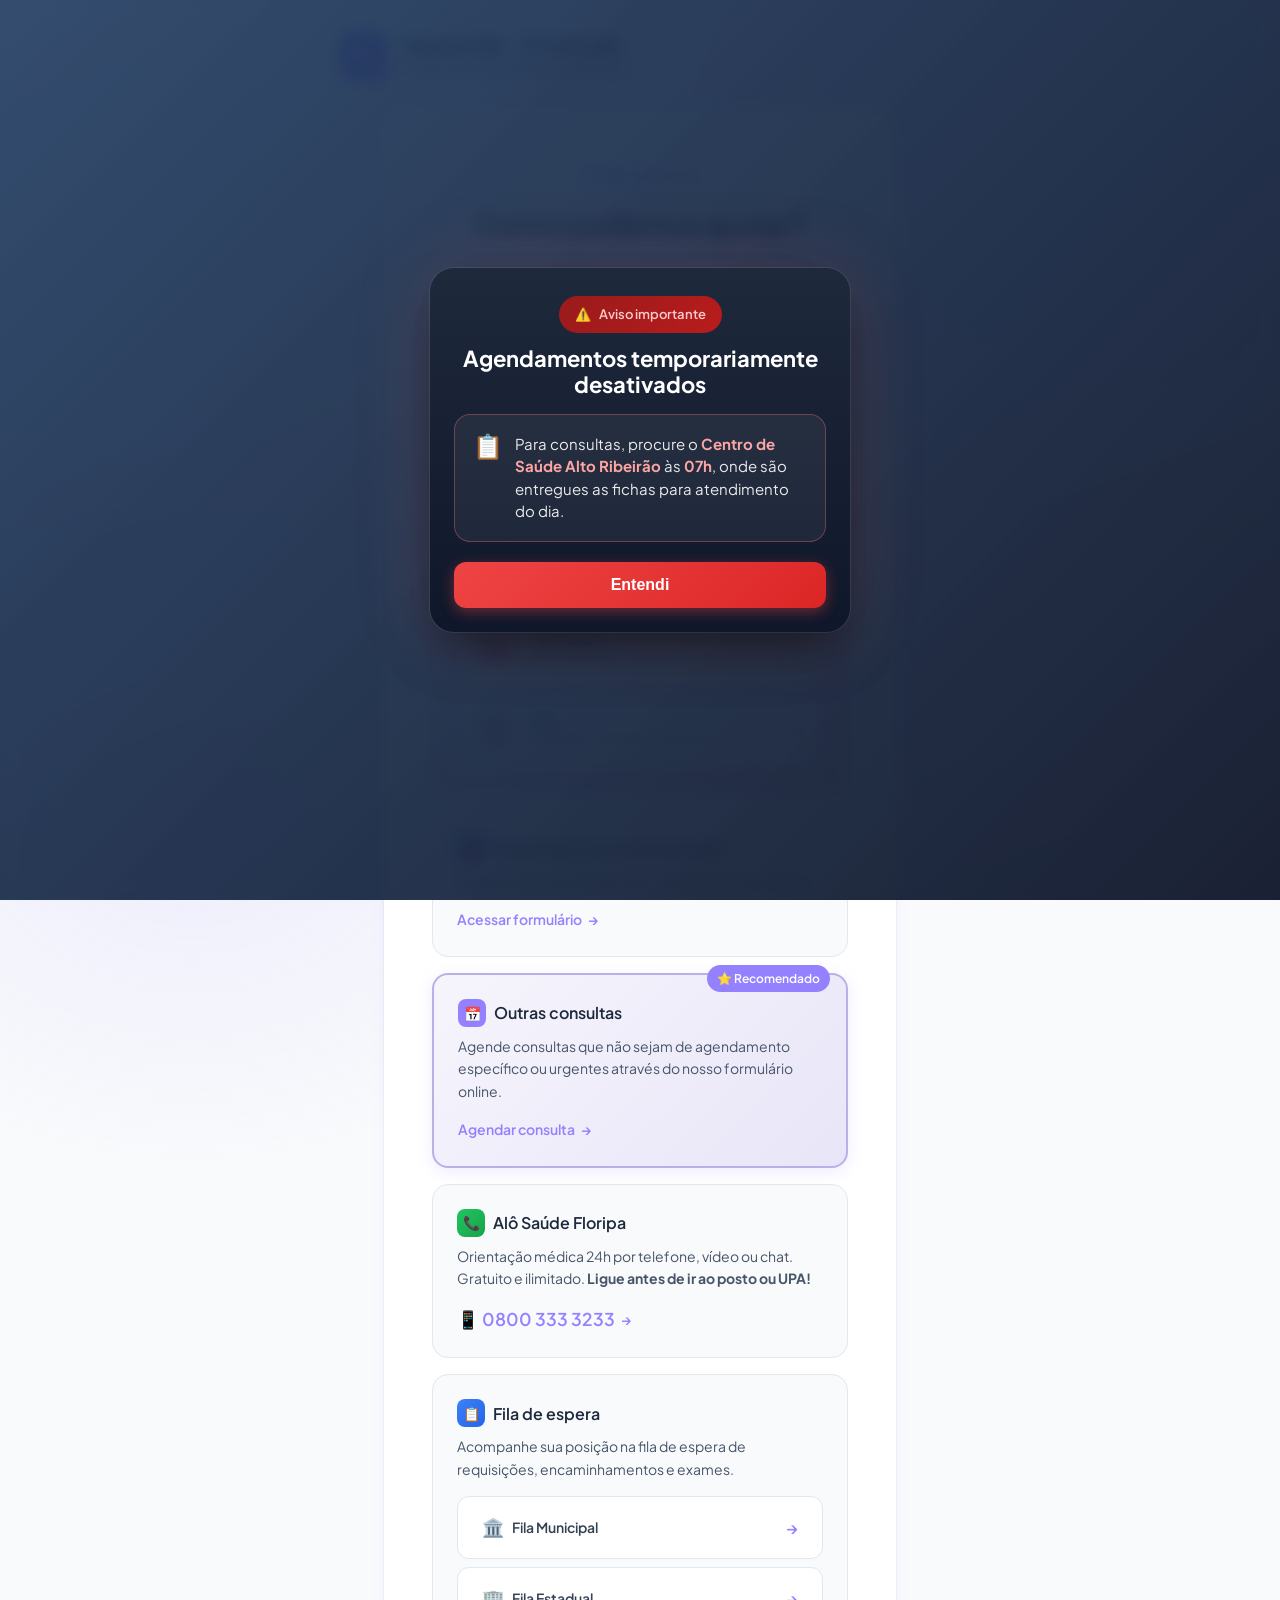
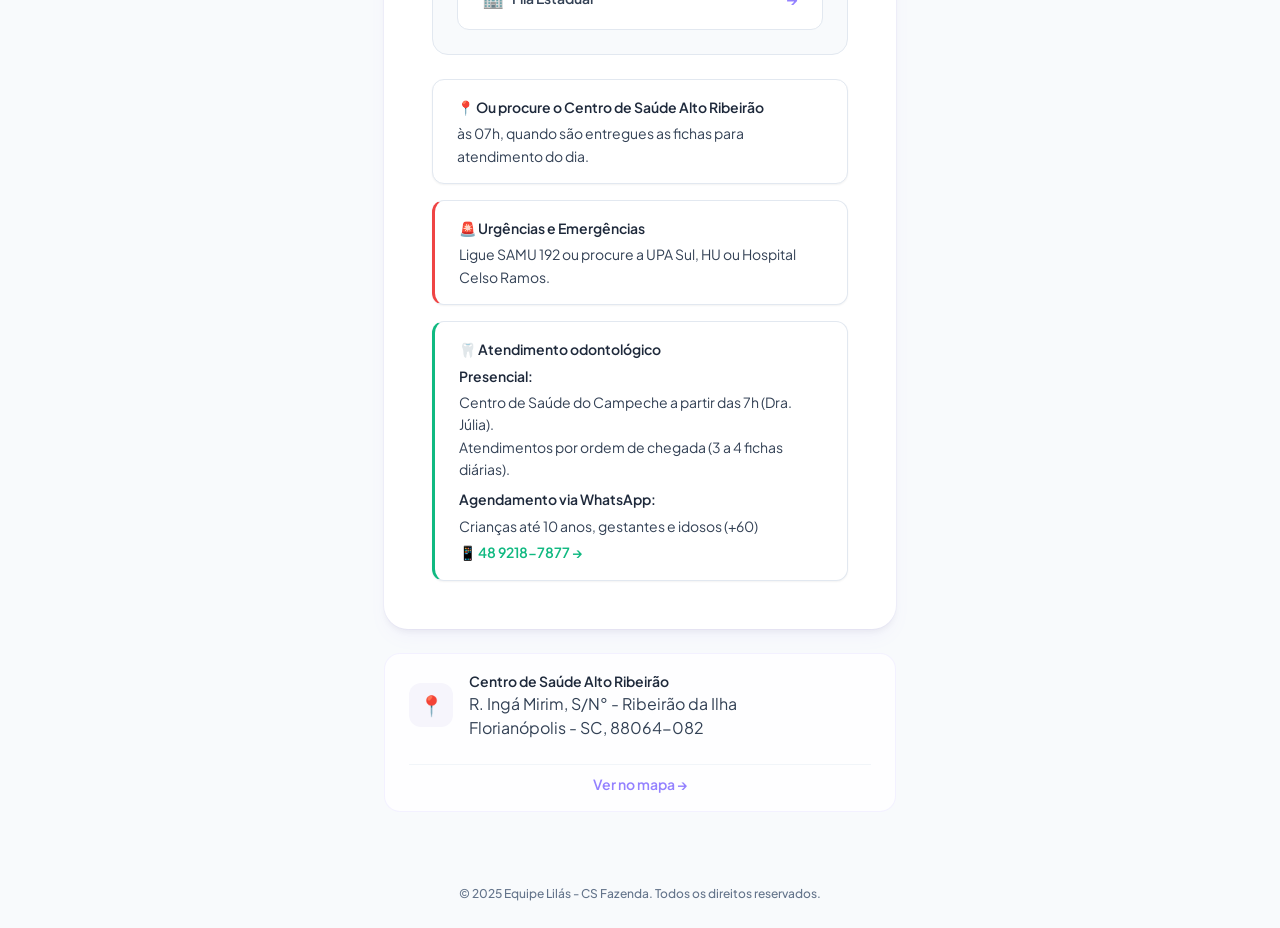
==== commit d7a1fe53: "feat: adiciona modal de aviso para agendamentos desativados Substitui o popup nativo por um modal vi" ====
--- a/index.html
+++ b/index.html
@@ -13,6 +13,32 @@
 </head>
 
 <body>
+  <!-- MODAL AGENDAMENTO TEMPORARIAMENTE DESATIVADO -->
+  <div id="modal-agendamento-desativado" class="modal-overlay" style="display: none;">
+    <div class="modal-aviso-card">
+      <div class="modal-aviso-header">
+        <div class="modal-aviso-badge">
+          <span>⚠️</span> Aviso importante
+        </div>
+        <h2>Agendamentos temporariamente desativados</h2>
+      </div>
+
+      <div class="modal-aviso-body">
+        <div class="modal-aviso-main">
+          <div class="modal-aviso-icon">📋</div>
+          <p>
+            Para consultas, procure o <strong>Centro de Saúde Alto Ribeirão</strong> às <strong>07h</strong>, onde são
+            entregues as fichas para atendimento do dia.
+          </p>
+        </div>
+      </div>
+
+      <button type="button" class="modal-aviso-btn" onclick="fecharModalAgendamentoDesativado()">
+        Entendi
+      </button>
+    </div>
+  </div>
+
   <!-- MODAL BLOQUEIO CARNAVAL -->
   <div id="modal-carnaval" class="modal-overlay modal-carnaval-overlay" style="display: none; position: fixed; top: 0; left: 0; right: 0; bottom: 0; background: linear-gradient(135deg, rgba(139, 69, 139, 0.95) 0%, rgba(75, 0, 130, 0.98) 100%); z-index: 10000; align-items: center; justify-content: center; padding: 20px;">
     <div class="modal-carnaval-card" style="background: linear-gradient(180deg, #8b008b 0%, #4b0082 100%); border-radius: 24px; max-width: 500px; width: 100%; max-height: 90vh; overflow-y: auto; position: relative; color: white;">
@@ -379,6 +405,12 @@
             Selecione o melhor horário para você e preencha seus dados.
             <strong>Leva menos de 2 minutos.</strong>
           </p>
+          <div class="alert alert-warning agendamento-alert">
+            <strong>Importante</strong>
+            <p>
+              Caso não haja horários disponíveis para consulta, ou caso os horários disponíveis não atendam à sua necessidade, orientamos procurar o Centro de Saúde Alto Ribeirão às 7h, quando são distribuídas as fichas para atendimento no mesmo dia.
+            </p>
+          </div>
         </div>
 
         <!-- Loading state -->
--- a/styles.css
+++ b/styles.css
@@ -759,6 +759,17 @@
   border: 1px solid var(--color-gray-200);
   border-left: 3px solid var(--color-success);
   color: var(--color-gray-700);
+}
+
+.agendamento-alert {
+  margin-top: var(--spacing-md);
+  text-align: left;
+}
+
+.agendamento-alert p {
+  margin: 0;
+  font-size: var(--font-size-sm);
+  color: var(--color-gray-600);
 }
 
 .alert a {
@@ -1514,6 +1525,99 @@
 }
 
 /* ============================================
+   MODAL AVISO AGENDAMENTO DESATIVADO
+   ============================================ */
+.modal-aviso-card {
+  background: linear-gradient(180deg, #1e293b 0%, #0f172a 100%);
+  border-radius: 24px;
+  box-shadow:
+    0 0 0 1px rgba(255, 255, 255, 0.08),
+    0 25px 50px -12px rgba(0, 0, 0, 0.55),
+    0 0 80px rgba(239, 68, 68, 0.15);
+  max-width: 420px;
+  width: 100%;
+  animation: modalSlideUp 0.5s cubic-bezier(0.16, 1, 0.3, 1);
+  position: relative;
+  cursor: default;
+}
+
+.modal-aviso-header {
+  padding: 28px 24px 16px;
+  text-align: center;
+}
+
+.modal-aviso-badge {
+  display: inline-flex;
+  align-items: center;
+  gap: 8px;
+  background: linear-gradient(135deg, #991b1b 0%, #b91c1c 100%);
+  color: #fecaca;
+  padding: 8px 16px;
+  border-radius: 20px;
+  font-size: 13px;
+  font-weight: 600;
+  margin-bottom: 12px;
+}
+
+.modal-aviso-header h2 {
+  margin: 0;
+  font-size: 22px;
+  font-weight: 700;
+  color: #fff;
+  line-height: 1.2;
+}
+
+.modal-aviso-body {
+  padding: 0 24px 20px;
+}
+
+.modal-aviso-main {
+  background: rgba(255, 255, 255, 0.06);
+  border: 1px solid rgba(248, 113, 113, 0.35);
+  border-radius: 16px;
+  padding: 18px;
+  display: flex;
+  align-items: flex-start;
+  gap: 12px;
+}
+
+.modal-aviso-icon {
+  font-size: 24px;
+  line-height: 1;
+}
+
+.modal-aviso-main p {
+  margin: 0;
+  color: rgba(255, 255, 255, 0.9);
+  font-size: 15px;
+  line-height: 1.5;
+}
+
+.modal-aviso-main strong {
+  color: #fca5a5;
+}
+
+.modal-aviso-btn {
+  width: calc(100% - 48px);
+  margin: 0 24px 24px;
+  padding: 14px;
+  background: linear-gradient(135deg, #ef4444 0%, #dc2626 100%);
+  border: none;
+  border-radius: 12px;
+  color: #fff;
+  font-size: 16px;
+  font-weight: 600;
+  cursor: pointer;
+  transition: all 0.2s ease;
+  box-shadow: 0 4px 14px rgba(239, 68, 68, 0.4);
+}
+
+.modal-aviso-btn:hover {
+  transform: translateY(-2px);
+  box-shadow: 0 6px 20px rgba(239, 68, 68, 0.5);
+}
+
+/* ============================================
    MODAL DE RECESSO - DESIGN MODERNO
    ============================================ */
 .modal-overlay {
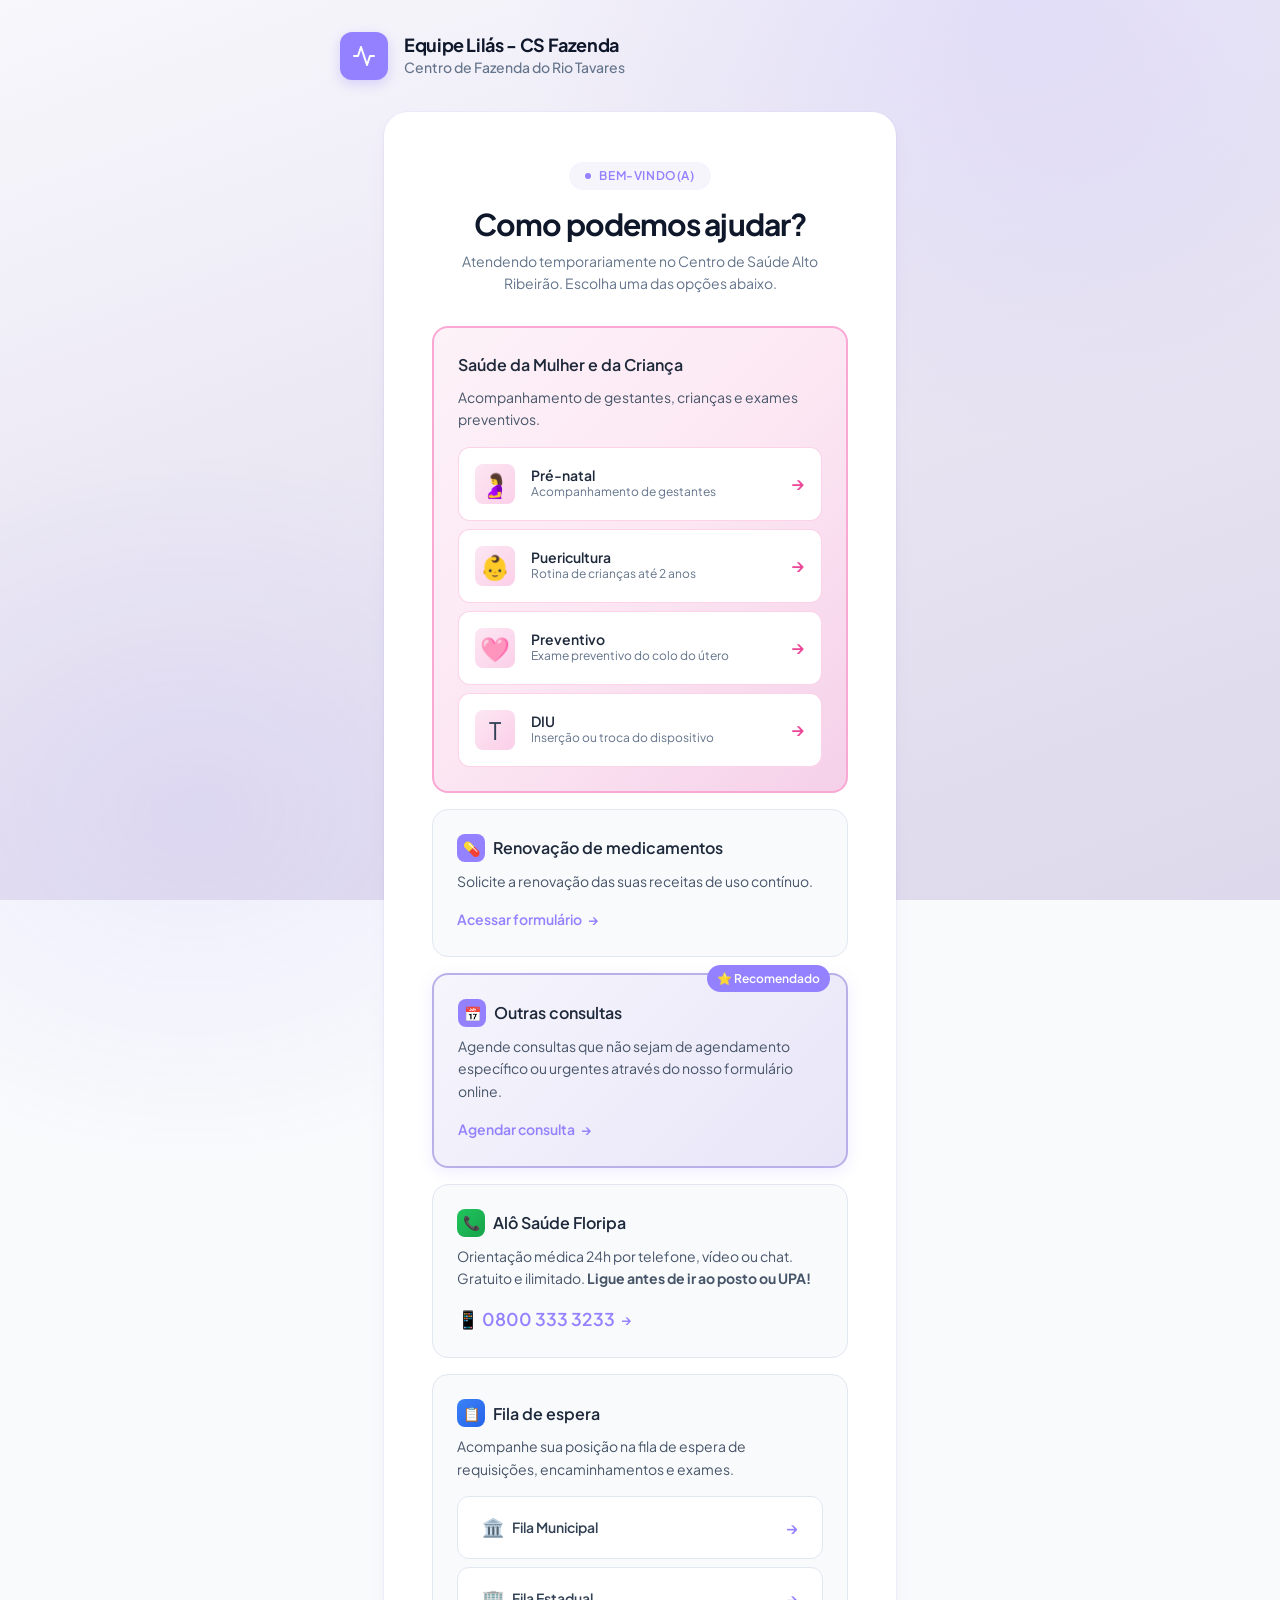
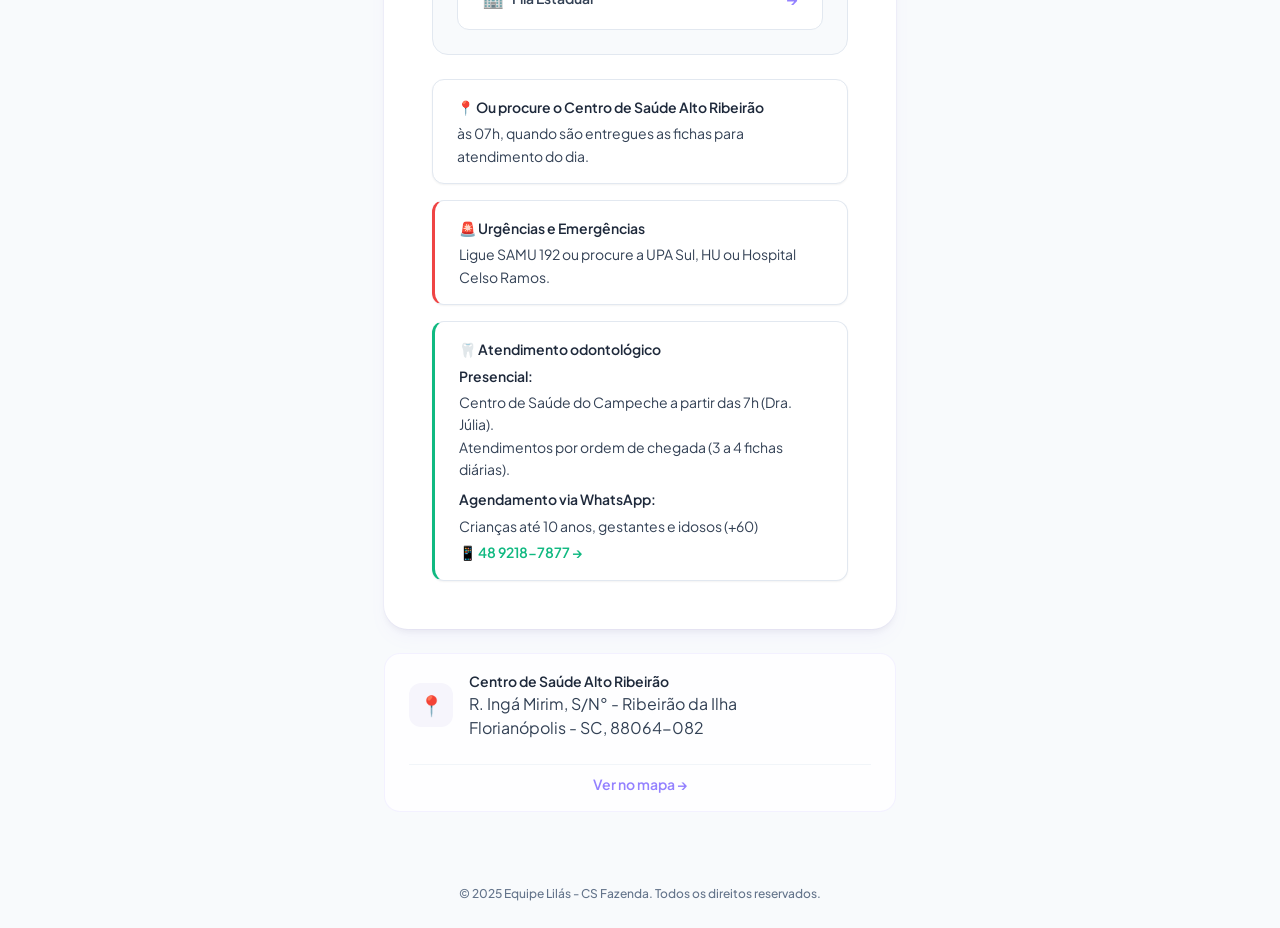
==== commit 3eff636f: "Poe a confirmacao do WhatsApp ANTES do resumo do agendamento Pacientes viam "Agendamento realizado" " ====
--- a/index.html
+++ b/index.html
@@ -259,7 +259,7 @@
             </h3>
             <p>Acompanhamento de gestantes, crianças e exames preventivos.</p>
             <div class="featured-buttons">
-              <a href="https://csfazendalilas.github.io/pueripre/" target="_blank" class="featured-btn">
+              <a href="https://csfazendalilas.github.io/pueripre/" target="_blank" class="featured-btn" data-action="pueripre">
                 <span class="featured-btn-icon">🤰</span>
                 <div class="featured-btn-content">
                   <strong>Pré-natal</strong>
@@ -267,7 +267,7 @@
                 </div>
                 <span class="featured-btn-arrow">→</span>
               </a>
-              <a href="https://csfazendalilas.github.io/pueripre/" target="_blank" class="featured-btn">
+              <a href="https://csfazendalilas.github.io/pueripre/" target="_blank" class="featured-btn" data-action="pueripre">
                 <span class="featured-btn-icon">👶</span>
                 <div class="featured-btn-content">
                   <strong>Puericultura</strong>
@@ -275,7 +275,7 @@
                 </div>
                 <span class="featured-btn-arrow">→</span>
               </a>
-              <a href="https://csfazendalilas.github.io/pueripre/" target="_blank" class="featured-btn">
+              <a href="https://csfazendalilas.github.io/pueripre/" target="_blank" class="featured-btn" data-action="pueripre">
                 <span class="featured-btn-icon">🩷</span>
                 <div class="featured-btn-content">
                   <strong>Preventivo</strong>
@@ -521,10 +521,7 @@
             </div>
           </form>
 
-          <!-- Mensagem de feedback -->
-          <div id="mensagem" class="msg" style="display:none;" role="status" aria-live="polite"></div>
-
-          <!-- Botão WhatsApp -->
+          <!-- Botão WhatsApp (vem PRIMEIRO para o paciente não perder a confirmação) -->
           <div id="whatsapp-container" class="whatsapp-container" style="display:none;">
             <div class="whatsapp-alert">
               <div class="alert-icon">⚠️</div>
@@ -544,6 +541,9 @@
               <span class="btn-text">Confirmar no WhatsApp</span>
             </a>
           </div>
+
+          <!-- Mensagem de feedback -->
+          <div id="mensagem" class="msg" style="display:none;" role="status" aria-live="polite"></div>
         </div>
       </div>
 
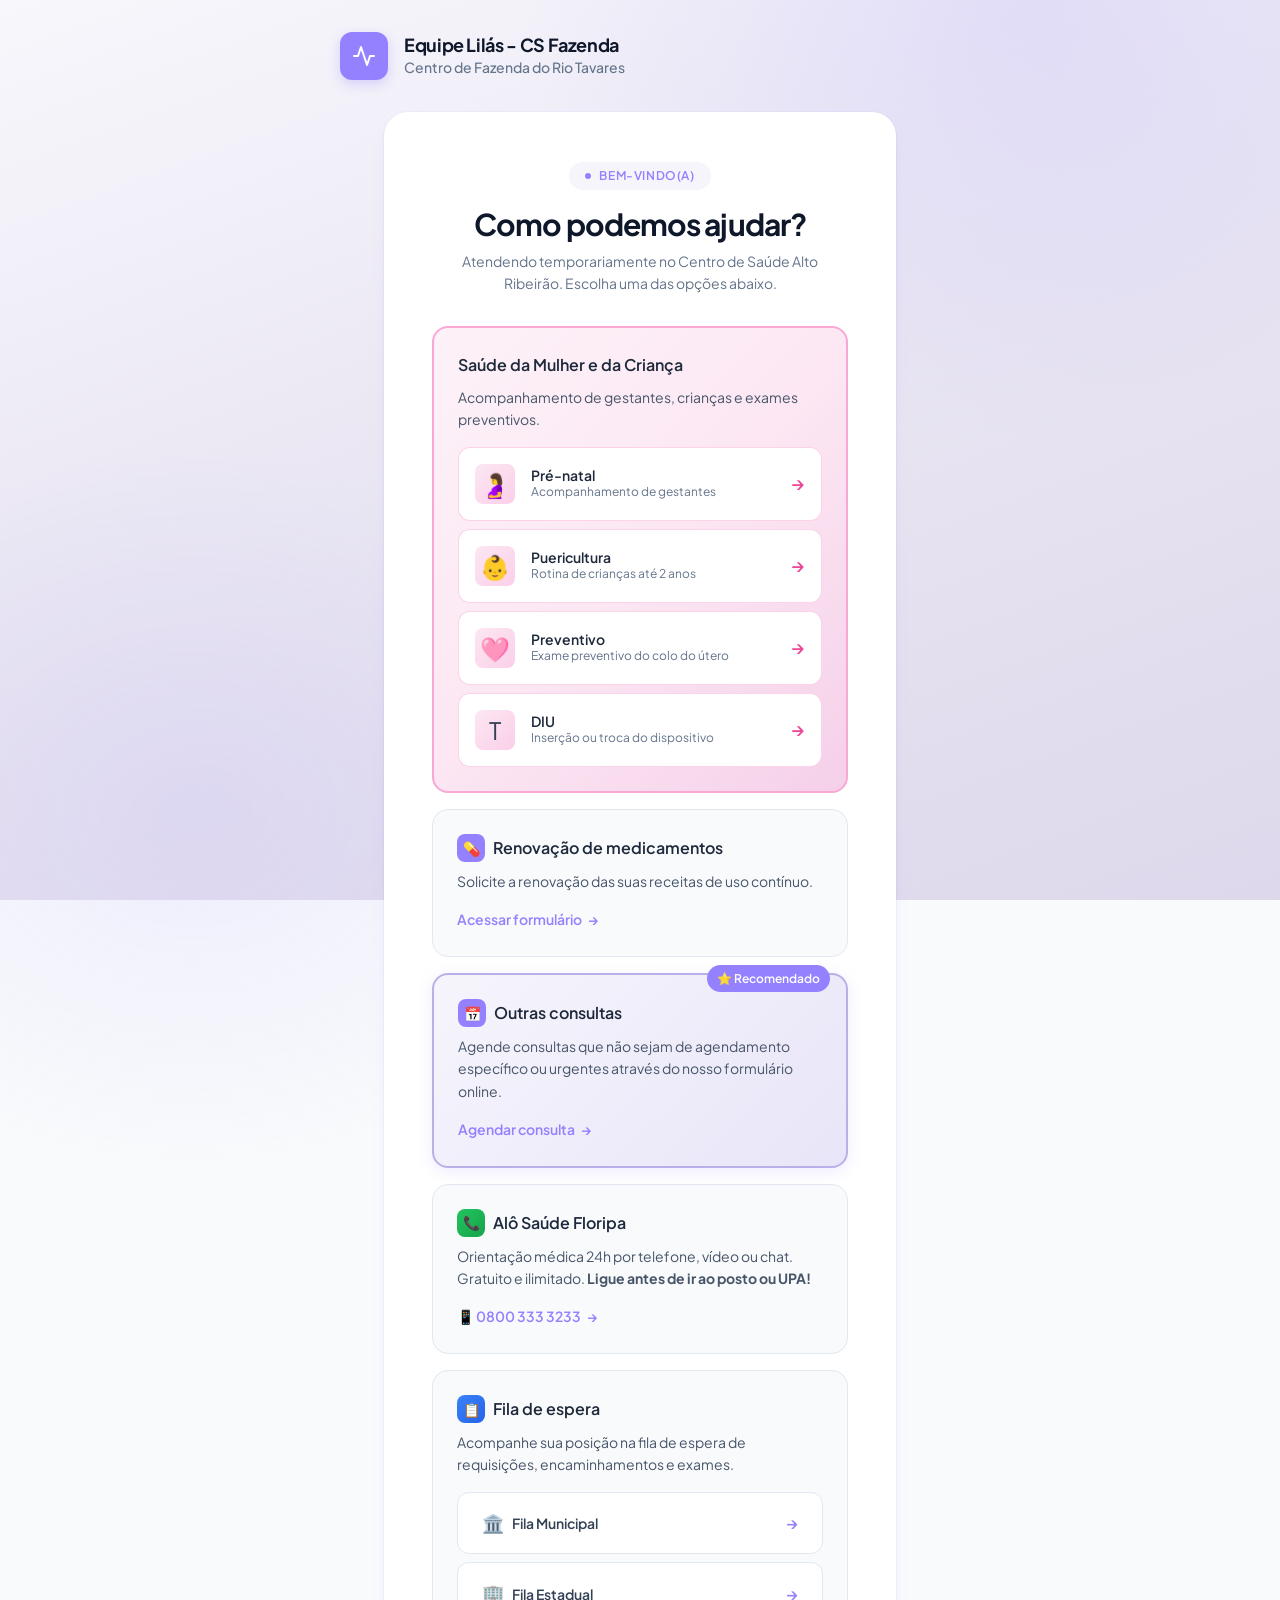
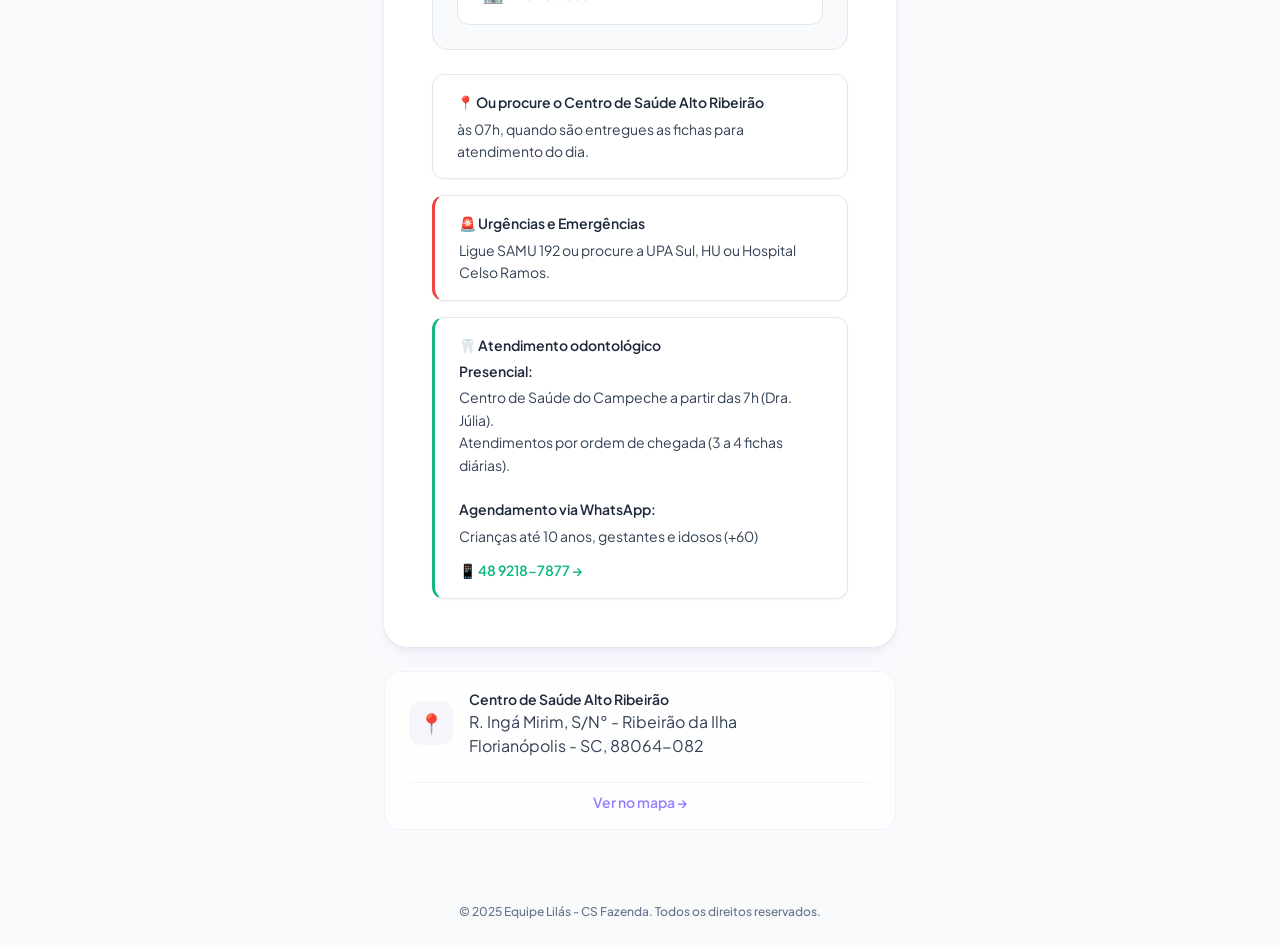
==== commit 7bd8db6e: "Versiona js/css nos HTML (cache-busting) para forcar atualizacao no Safari iOS Acrescenta ?v=2026072" ====
--- a/index.html
+++ b/index.html
@@ -5,11 +5,25 @@
   <meta charset="UTF-8">
   <title>Agendamento de Consulta | Equipe Lilás - CS Fazenda</title>
   <meta name="viewport" content="width=device-width, initial-scale=1">
+  <script>
+    // Consultas antecipadas da configuração da tela inicial (painel /admin.html).
+    // Disparadas ANTES de o site desenhar, para o aviso inicial aparecer na
+    // primeira pintura. O main.js consome as duas promessas.
+    // 1) Cópia rápida servida pelo próprio site (atualizada a cada publicação;
+    //    o ?v= fura o cache do CDN do GitHub Pages).
+    window.__configLocal = fetch('config.json?v=' + Date.now())
+      .then(function (r) { return r.ok ? r.json() : null; })
+      .catch(function () { return null; });
+    // 2) Fonte da verdade (Apps Script) — mesma URL do API_URL no main.js.
+    window.__configFetch = fetch('https://script.google.com/macros/s/AKfycbzSnLgusejiDF9oCtL-xjY54TybLn91HyX3NTofToGRs9rqREqg136D2czCsSLhNrti/exec?action=getConfig', { cache: 'no-cache' })
+      .then(function (r) { return r.ok ? r.json() : null; })
+      .catch(function () { return null; });
+  </script>
   <link rel="preconnect" href="https://fonts.googleapis.com">
   <link rel="preconnect" href="https://fonts.gstatic.com" crossorigin>
   <link href="https://fonts.googleapis.com/css2?family=Plus+Jakarta+Sans:wght@400;500;600;700&display=swap"
     rel="stylesheet">
-  <link rel="stylesheet" href="styles.css">
+  <link rel="stylesheet" href="styles.css?v=20260722">
 </head>
 
 <body>
@@ -569,7 +583,8 @@
     </footer>
   </div>
 
-  <script src="main.js"></script>
+  <script src="site-render.js?v=20260722"></script>
+  <script src="main.js?v=20260722"></script>
 </body>
 
 </html>
